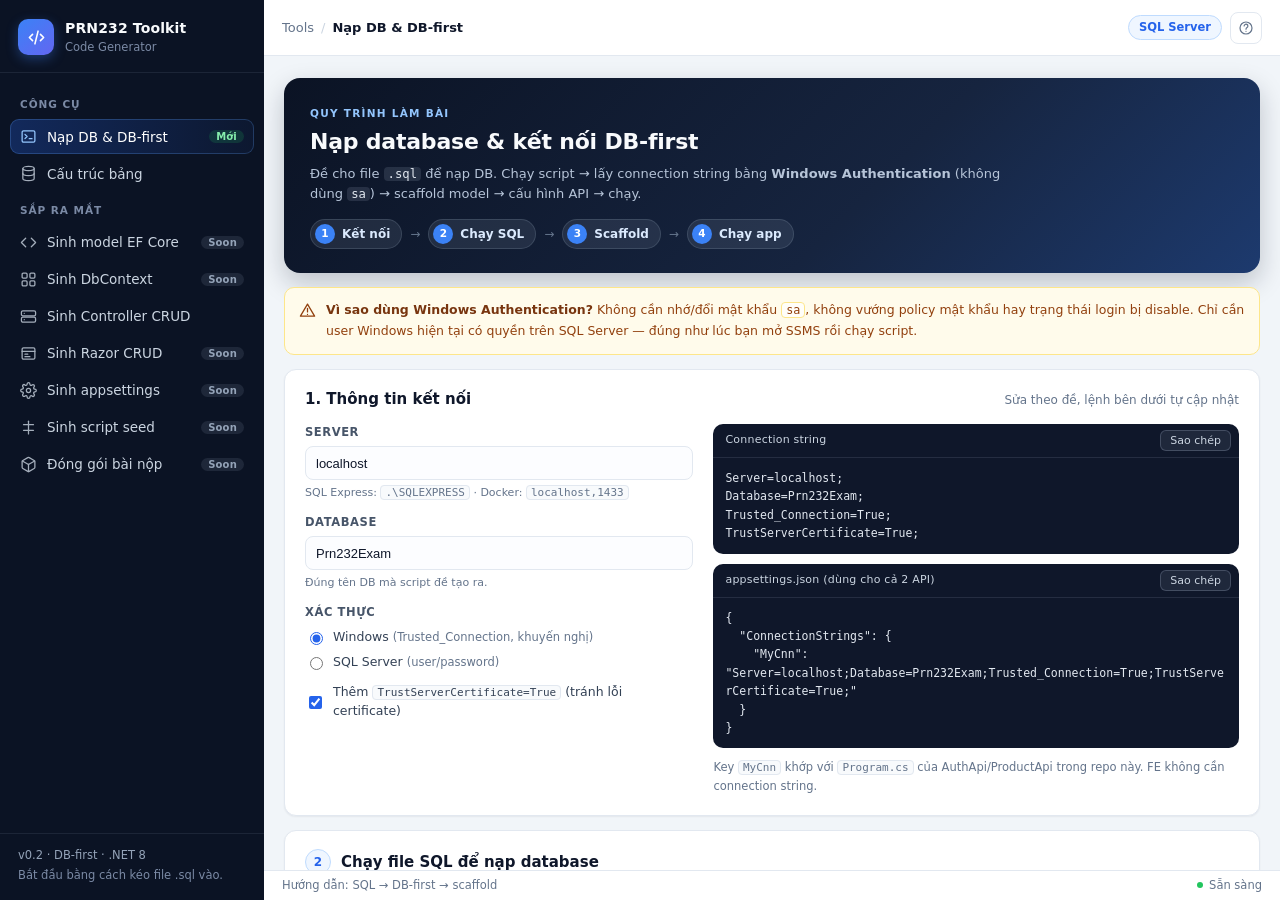
==== tools/index.html @ 5ffe9acf "feat: add source" ====
<!DOCTYPE html>
<html lang="vi">
<head>
<meta charset="utf-8" />
<meta name="viewport" content="width=device-width, initial-scale=1" />
<title>PRN232 · Nạp DB &amp; DB-first</title>
<link rel="stylesheet" href="styles.css" />
</head>
<body>
<div class="app" id="app">

  <!-- ============ SIDEBAR ============ -->
  <aside class="sidebar" id="sidebar">
    <div class="brand">
      <div class="logo">
        <svg viewBox="0 0 24 24" fill="none" stroke="currentColor" stroke-width="2" stroke-linecap="round" stroke-linejoin="round" width="19" height="19">
          <path d="m7 8-4 4 4 4"/><path d="m17 8 4 4-4 4"/><path d="m14 4-4 16"/>
        </svg>
      </div>
      <div>
        <strong>PRN232 Toolkit</strong>
        <span>Code Generator</span>
      </div>
    </div>

    <nav class="nav" id="nav">
      <p class="nav-label">Công cụ</p>

      <button class="nav-item active" data-tool="setup">
        <svg viewBox="0 0 24 24" fill="none" stroke="currentColor" stroke-width="1.8" stroke-linecap="round" stroke-linejoin="round">
          <rect x="3" y="4" width="18" height="16" rx="2"/><path d="m7 9 3 3-3 3"/><path d="M13 15h4"/>
        </svg>
        <span class="label">Nạp DB &amp; DB-first</span>
        <span class="tag">Mới</span>
      </button>

      <button class="nav-item" data-tool="db">
        <svg viewBox="0 0 24 24" fill="none" stroke="currentColor" stroke-width="1.8" stroke-linecap="round" stroke-linejoin="round">
          <ellipse cx="12" cy="5" rx="8" ry="3"/><path d="M4 5v14c0 1.7 3.6 3 8 3s8-1.3 8-3V5"/><path d="M4 12c0 1.7 3.6 3 8 3s8-1.3 8-3"/>
        </svg>
        <span class="label">Cấu trúc bảng</span>
      </button>

      <p class="nav-label">Sắp ra mắt</p>

      <button class="nav-item" data-tool="models">
        <svg viewBox="0 0 24 24" fill="none" stroke="currentColor" stroke-width="1.8" stroke-linecap="round" stroke-linejoin="round">
          <path d="m16 18 6-6-6-6"/><path d="m8 6-6 6 6 6"/>
        </svg>
        <span class="label">Sinh model EF Core</span>
        <span class="tag soon">Soon</span>
      </button>

      <button class="nav-item" data-tool="context">
        <svg viewBox="0 0 24 24" fill="none" stroke="currentColor" stroke-width="1.8" stroke-linecap="round" stroke-linejoin="round">
          <rect x="3" y="3" width="7" height="7" rx="1.5"/><rect x="14" y="3" width="7" height="7" rx="1.5"/><rect x="3" y="14" width="7" height="7" rx="1.5"/><rect x="14" y="14" width="7" height="7" rx="1.5"/>
        </svg>
        <span class="label">Sinh DbContext</span>
        <span class="tag soon">Soon</span>
      </button>

      <button class="nav-item" data-tool="crud">
        <svg viewBox="0 0 24 24" fill="none" stroke="currentColor" stroke-width="1.8" stroke-linecap="round" stroke-linejoin="round">
          <rect x="2" y="4" width="20" height="7" rx="2"/><rect x="2" y="13" width="20" height="7" rx="2"/><path d="M6 7.5h.01M6 16.5h.01"/>
        </svg>
        <span class="label">Sinh Controller CRUD</span>
      </button>

      <button class="nav-item" data-tool="razor">
        <svg viewBox="0 0 24 24" fill="none" stroke="currentColor" stroke-width="1.8" stroke-linecap="round" stroke-linejoin="round">
          <rect x="3" y="4" width="18" height="16" rx="2"/><path d="M3 9h18"/><path d="M7 13h4M7 16.5h7"/>
        </svg>
        <span class="label">Sinh Razor CRUD</span>
        <span class="tag soon">Soon</span>
      </button>

      <button class="nav-item" data-tool="config">
        <svg viewBox="0 0 24 24" fill="none" stroke="currentColor" stroke-width="1.8" stroke-linecap="round" stroke-linejoin="round">
          <circle cx="12" cy="12" r="3"/><path d="M19.4 15a1.7 1.7 0 0 0 .34 1.87l.06.06a2 2 0 1 1-2.83 2.83l-.06-.06a1.7 1.7 0 0 0-1.87-.34 1.7 1.7 0 0 0-1 1.56V21a2 2 0 1 1-4 0v-.11a1.7 1.7 0 0 0-1.06-1.56 1.7 1.7 0 0 0-1.87.34l-.06.06a2 2 0 1 1-2.83-2.83l.06-.06A1.7 1.7 0 0 0 4.6 15a1.7 1.7 0 0 0-1.56-1H3a2 2 0 1 1 0-4h.11A1.7 1.7 0 0 0 4.6 9a1.7 1.7 0 0 0-.34-1.87l-.06-.06a2 2 0 1 1 2.83-2.83l.06.06A1.7 1.7 0 0 0 9 4.6a1.7 1.7 0 0 0 1-1.56V3a2 2 0 1 1 4 0v.11a1.7 1.7 0 0 0 1 1.56 1.7 1.7 0 0 0 1.87-.34l.06-.06a2 2 0 1 1 2.83 2.83l-.06.06A1.7 1.7 0 0 0 19.4 9c.12.6.62 1.04 1.23 1.04H21a2 2 0 1 1 0 4h-.11a1.7 1.7 0 0 0-1.49.96Z"/>
        </svg>
        <span class="label">Sinh appsettings</span>
        <span class="tag soon">Soon</span>
      </button>

      <button class="nav-item" data-tool="seed">
        <svg viewBox="0 0 24 24" fill="none" stroke="currentColor" stroke-width="1.8" stroke-linecap="round" stroke-linejoin="round">
          <path d="M12 3v18"/><path d="M5 8h14"/><path d="M5 16h14"/>
        </svg>
        <span class="label">Sinh script seed</span>
        <span class="tag soon">Soon</span>
      </button>

      <button class="nav-item" data-tool="package">
        <svg viewBox="0 0 24 24" fill="none" stroke="currentColor" stroke-width="1.8" stroke-linecap="round" stroke-linejoin="round">
          <path d="M21 8v8a2 2 0 0 1-1 1.73l-7 4a2 2 0 0 1-2 0l-7-4A2 2 0 0 1 3 16V8a2 2 0 0 1 1-1.73l7-4a2 2 0 0 1 2 0l7 4A2 2 0 0 1 21 8z"/><path d="m3.3 7 8.7 5 8.7-5"/><path d="M12 22V12"/>
        </svg>
        <span class="label">Đóng gói bài nộp</span>
        <span class="tag soon">Soon</span>
      </button>
    </nav>

    <div class="sidebar-foot">
      <div class="ver">v0.2 · DB-first · .NET 8</div>
      <div class="hint">Bắt đầu bằng cách kéo file .sql vào.</div>
    </div>
  </aside>

  <!-- ============ MAIN ============ -->
  <div class="main">
    <header class="topbar">
      <button class="icon-btn nav-toggle" id="navToggle" aria-label="Mở menu">
        <svg viewBox="0 0 24 24" fill="none" stroke="currentColor" stroke-width="2" stroke-linecap="round"><path d="M4 6h16M4 12h16M4 18h16"/></svg>
      </button>
      <div class="crumbs">
        <span>Tools</span><span class="sep">/</span><strong id="crumbTitle">Nạp DB &amp; DB-first</strong>
      </div>
      <div class="top-actions">
        <span class="pill">SQL Server</span>
        <a class="icon-btn" href="../tutorials/index.html" title="Mở tutorial" aria-label="Tutorial">
          <svg viewBox="0 0 24 24" fill="none" stroke="currentColor" stroke-width="1.8" stroke-linecap="round" stroke-linejoin="round">
            <circle cx="12" cy="12" r="9"/><path d="M9.2 9a2.8 2.8 0 1 1 4.3 2.4c-.9.6-1.5 1.2-1.5 2.3"/><path d="M12 17h.01"/>
          </svg>
        </a>
      </div>
    </header>

    <div class="view" id="view-schema" hidden>
    <div class="workspace">
      <!-- Nguồn SQL -->
      <section class="panel input-panel">
        <div class="panel-head">
          <h2>Nguồn SQL</h2>
          <span class="muted" id="fileMeta">Chưa có file</span>
        </div>

        <label class="dropzone" id="dropzone" for="fileInput">
          <span class="dz-icon">
            <svg viewBox="0 0 24 24" fill="none" stroke="currentColor" stroke-width="1.7" stroke-linecap="round" stroke-linejoin="round" width="17" height="17">
              <path d="M21 15v4a2 2 0 0 1-2 2H5a2 2 0 0 1-2-2v-4"/><path d="m7 9 5-5 5 5"/><path d="M12 4v12"/>
            </svg>
          </span>
          <strong>Kéo file .sql vào đây</strong>
          <small>hoặc bấm để chọn file · chỉ đọc, không upload</small>
          <span class="file-name" id="fileName" hidden></span>
          <input type="file" id="fileInput" accept=".sql,.txt" hidden />
        </label>

        <div class="divider"><span>hoặc dán SQL</span></div>

        <textarea id="sqlInput" spellcheck="false" placeholder="CREATE TABLE [dbo].[Product] (&#10;  [Id] INT IDENTITY(1,1) PRIMARY KEY,&#10;  [Name] NVARCHAR(150) NOT NULL&#10;);"></textarea>

        <div class="row">
          <button class="btn primary" id="btnAnalyze">
            <svg viewBox="0 0 24 24" fill="none" stroke="currentColor" stroke-width="1.9" stroke-linecap="round" stroke-linejoin="round">
              <path d="M12 3v3M12 18v3M3 12h3M18 12h3"/><circle cx="12" cy="12" r="4"/>
            </svg>
            Phân tích SQL
          </button>
        </div>
        <div class="row row-tight">
          <button class="btn ghost" id="btnSample">Nạp ví dụ</button>
          <button class="btn ghost" id="btnClear">Xoá</button>
        </div>

        <div class="tips">
          <b>Đọc được:</b> <code>CREATE TABLE</code>, <code>PRIMARY KEY</code>,
          <code>FOREIGN KEY ... REFERENCES</code> (cả <code>ALTER TABLE</code>),
          <code>CHECK</code>, <code>DEFAULT</code>, <code>UNIQUE</code>,
          <code>IDENTITY</code>, <code>NOT NULL</code>, computed column.
        </div>
      </section>

      <!-- Kết quả: field & ràng buộc -->
      <section class="panel result-panel">
        <div class="result-toolbar">
          <div class="title">
            <h2>Field &amp; ràng buộc</h2>
            <span class="muted" id="resultMeta">Chưa có dữ liệu</span>
          </div>
          <div class="tools">
            <label class="search">
              <svg viewBox="0 0 24 24" fill="none" stroke="currentColor" stroke-width="1.9" stroke-linecap="round" stroke-linejoin="round">
                <circle cx="11" cy="11" r="7"/><path d="m20 20-3.5-3.5"/>
              </svg>
              <input id="searchInput" type="search" placeholder="Tìm bảng hoặc field…" autocomplete="off" />
            </label>
            <button class="btn ghost sm" id="btnExpand">Mở rộng</button>
            <button class="btn ghost sm" id="btnCollapse">Thu gọn</button>
          </div>
        </div>

        <div class="result-scroll" id="resultScroll">
          <div class="empty" id="emptyState">
            <div class="art">
              <svg viewBox="0 0 24 24" fill="none" stroke="currentColor" stroke-width="1.5" stroke-linecap="round" stroke-linejoin="round" width="34" height="34">
                <ellipse cx="12" cy="5" rx="7" ry="2.6"/><path d="M5 5v6c0 1.4 3.1 2.6 7 2.6s7-1.2 7-2.6V5"/><path d="M5 11v6c0 1.4 3.1 2.6 7 2.6s7-1.2 7-2.6v-6"/>
              </svg>
            </div>
            <h3>Chưa có dữ liệu</h3>
            <p>Kéo file <b>.sql</b> vào panel bên trái để xem field, kiểu dữ liệu, ràng buộc và khóa ngoại của từng bảng.</p>
          </div>
          <div class="table-list" id="tableList"></div>
          <div class="no-result" id="noResult" hidden></div>
        </div>
      </section>
      </div>
    </div>

    <!-- ============ SINH CONTROLLER CRUD ============ -->
    <div class="view" id="view-crud" hidden>
      <div class="guide-scroll">
        <div class="guide">

          <section class="guide-hero">
            <div class="hero-text">
              <span class="eyebrow">Code generator</span>
              <h1>Sinh Controller CRUD</h1>
              <p>
                Chọn 1 bảng đã import (hoặc dán <code>CREATE TABLE</code>) → tick action cần sinh
                (list / CRUD) → chọn cột search &amp; sort → copy code. Code dùng EF Core async,
                <code>[ApiController]</code>, có sẵn nút copy.
              </p>
            </div>
            <div class="hero-flow">
              <span class="flow-step"><b>1</b> Chọn bảng</span>
              <span class="flow-arrow">→</span>
              <span class="flow-step"><b>2</b> Tuỳ chọn</span>
              <span class="flow-arrow">→</span>
              <span class="flow-step"><b>3</b> Scaffold / copy</span>
            </div>
          </section>

          <div class="crud-grid">
            <section class="card">
              <div class="card-head">
                <h2>1. Chọn bảng</h2>
                <span class="muted" id="genSourceMeta">Chưa có bảng</span>
              </div>

              <label class="field">
                <span>Bảng đã phân tích</span>
                <select class="input" id="genTable"></select>
                <small>Import file SQL ở mục “Cấu trúc bảng” để có danh sách.</small>
              </label>

              <div class="divider"><span>hoặc dán</span></div>

              <label class="field">
                <span>Tên bảng hoặc CREATE TABLE</span>
                <textarea class="input textarea" id="genPaste" spellcheck="false" placeholder="Product&#10;hoặc dán nguyên: CREATE TABLE [dbo].[Product] ( ... )"></textarea>
              </label>
              <button type="button" class="btn" id="btnUsePaste">Dùng nội dung dán</button>

              <p class="out-hint">
                Ở tab “Cấu trúc bảng”, bấm nút <b>Sinh CRUD</b> trên từng bảng để chuyển thẳng sang đây.
              </p>
            </section>

            <section class="card">
              <div class="card-head">
                <h2>2. Tuỳ chọn</h2>
                <span class="muted">Sửa theo project của bạn</span>
              </div>

              <div class="opt-grid">
                <label class="field">
                  <span>Controller</span>
                  <input class="input" id="genController" value="ProductsController" spellcheck="false" />
                </label>
                <label class="field">
                  <span>DbContext</span>
                  <input class="input" id="genContext" value="Prn232Context" spellcheck="false" />
                </label>
                <label class="field">
                  <span>Namespace</span>
                  <input class="input" id="genNamespace" value="Prn232.ProductApi.Controllers" spellcheck="false" />
                </label>
                <label class="field">
                  <span>Namespace của model</span>
                  <input class="input" id="genModelNs" value="Prn232.ProductApi.Models" spellcheck="false" />
                </label>
              </div>

              <label class="check-row mt-10">
                <input type="checkbox" id="genAuthorize" checked />
                <span>Thêm <code>[Authorize]</code> cho toàn controller (ProductApi trong repo yêu cầu JWT)</span>
              </label>

              <div class="opt-section">
                <div class="opt-section-head">
                  <span class="opt-title">Action sinh ra</span>
                  <span class="muted">Bỏ tick action không cần</span>
                </div>
                <div class="action-grid">
                  <label class="check-row"><input type="checkbox" class="gen-act" value="list" checked /><span>List <code>GET /api/…</code></span></label>
                  <label class="check-row"><input type="checkbox" class="gen-act" value="detail" checked /><span>Chi tiết <code>GET {id}</code></span></label>
                  <label class="check-row"><input type="checkbox" class="gen-act" value="create" checked /><span>Tạo <code>POST</code></span></label>
                  <label class="check-row"><input type="checkbox" class="gen-act" value="update" checked /><span>Sửa <code>PUT {id}</code></span></label>
                  <label class="check-row"><input type="checkbox" class="gen-act" value="delete" checked /><span>Xoá <code>DELETE {id}</code></span></label>
                </div>
              </div>

              <div class="opt-section">
                <div class="opt-section-head">
                  <span class="opt-title">Search từ khóa</span>
                  <span class="muted">Cột text — tick cột muốn tìm</span>
                </div>
                <div class="checks" id="genSearchFields"></div>
              </div>

              <div class="opt-section">
                <div class="opt-section-head">
                  <span class="opt-title">Sort</span>
                  <span class="muted">Cột text/số/ngày — tick và chọn chiều</span>
                </div>
                <div class="sort-list" id="genSortFields"></div>
              </div>

              <div class="opt-section">
                <div class="opt-section-head">
                  <span class="opt-title">Phân trang</span>
                  <span class="muted">Chỉ áp dụng cho list</span>
                </div>
                <div class="sort-row">
                  <label class="check-row">
                    <input type="checkbox" id="genPaging" />
                    <span>Bật <code>?page=1&amp;pageSize=…</code></span>
                  </label>
                  <label class="page-size">
                    <span>Số item / trang</span>
                    <input type="number" class="input mini" id="genPageSize" value="10" min="1" max="500" step="1" disabled />
                  </label>
                </div>
              </div>

              <div class="opt-section">
                <div class="opt-section-head">
                  <span class="opt-title">Message trả về</span>
                  <span class="muted">Dùng <code>{model}</code>, <code>{table}</code>, <code>{id}</code></span>
                </div>
                <div class="msg-grid">
                  <label class="field">
                    <span>404 Not found</span>
                    <input class="input" id="msgNotFound" value="Không tìm thấy {model}." spellcheck="false" />
                  </label>
                  <label class="field">
                    <span>400 Khoá URL ≠ body</span>
                    <input class="input" id="msgMismatch" value="Khóa trên URL không khớp với body." spellcheck="false" />
                  </label>
                  <label class="field">
                    <span>401 Thiếu / sai token</span>
                    <input class="input" id="msgUnauthorized" value="Chưa đăng nhập hoặc token không hợp lệ." spellcheck="false" />
                  </label>
                  <label class="field">
                    <span>403 Không đủ quyền</span>
                    <input class="input" id="msgForbidden" value="Bạn không có quyền truy cập." spellcheck="false" />
                  </label>
                </div>
              </div>
            </section>
          </div>

          <section class="card step">
            <div class="step-head">
              <span class="step-no">3</span>
              <h2>Cách 1 · Scaffold bằng <code>dotnet-aspnet-codegenerator</code></h2>
              <span class="pill ml-auto">Khuyến nghị</span>
            </div>
            <p class="step-desc">
              Cách chính thức của .NET: cần cài <b>tool</b> (global) và <b>package</b> (trong project API)
              một lần, sau đó mỗi bảng chỉ cần 1 lệnh là có controller CRUD đầy đủ.
              Model phải được scaffold trước (DB-first).
            </p>

            <div class="code-box">
              <pre id="cmdGenInstall"></pre>
              <button type="button" class="copy-btn" data-copy="cmdGenInstall">Sao chép</button>
            </div>

            <p class="out-hint">Chạy trong thư mục project API (vd: <code>src/Prn232.ProductApi</code>):</p>

            <div class="code-box">
              <pre id="cmdGenScaffold"></pre>
              <button type="button" class="copy-btn" data-copy="cmdGenScaffold">Sao chép</button>
            </div>

            <ul class="bullets">
              <li><code>-name</code> tên controller · <code>-async</code> action async · <code>-api</code> controller API.</li>
              <li><code>-m</code> class model đã scaffold · <code>-dc</code> DbContext · <code>-outDir Controllers</code>.</li>
              <li>Thiếu tool → lỗi <code>dotnet-aspnet-codegenerator: command not found</code>: cài lại và thêm <code>%USERPROFILE%\.dotnet\tools</code> vào PATH.</li>
              <li><code>-dc</code> phải <b>trùng đúng tên class DbContext</b> đã scaffold (vd <code>Prn232Context</code>), nếu không tool báo <i>“No DbContext was found”</i>.</li>
              <li>Chạy lệnh trong project chứa cả model lẫn DbContext; model ở project khác thì <code>-m</code> sẽ không thấy.</li>
              <li>Tool sinh controller <b>chưa có</b> <code>[Authorize]</code> — thêm tay nếu API yêu cầu JWT.</li>
              <li>Máy thi không cài được tool/package (offline) → dùng <b>Cách 2</b> bên dưới.</li>
            </ul>
          </section>

          <section class="card code-card">
            <div class="card-head">
              <h2>4. Cách 2 · Controller tự sinh (không cần cài tool)</h2>
              <div class="head-actions">
                <span class="muted" id="genMeta">Chọn bảng để sinh code</span>
                <button type="button" class="btn ghost sm" id="btnDownloadCs">Tải .cs</button>
              </div>
            </div>

            <div class="code-box big">
              <pre id="genCode"></pre>
              <button type="button" class="copy-btn" data-copy="genCode">Sao chép</button>
            </div>

            <ul class="bullets">
              <li>Cần scaffold model trước (mục “Nạp DB &amp; DB-first”) — controller dùng <code>_context.Set&lt;Model&gt;()</code> nên không phụ thuộc tên DbSet.</li>
              <li>Route: <code>api/[controller]</code> — ví dụ <code>ProductsController</code> → <code>/api/Products</code>.</li>
              <li>Tick ở panel “Tuỳ chọn”: cột <b>text</b> → sinh <code>?keyword=</code>, cột <b>text/số/ngày</b> → sort, bật <b>phân trang</b> → <code>?page=1&amp;pageSize=…</code> và trả <code>{ total, page, pageSize, items }</code>.</li>
              <li>Nhớ đăng ký <code>AddDbContext</code> + JWT trong <code>Program.cs</code>.</li>
            </ul>
          </section>

          <section class="card step">
            <div class="step-head">
              <span class="step-no">5</span>
              <h2>Kết quả mẫu của endpoint</h2>
            </div>
            <p class="step-desc">
              Chọn endpoint để xem HTTP status + body mẫu. Giá trị mẫu sinh theo kiểu cột:
              text → <code>"string"</code>, số → <code>0</code>, bit → <code>false</code>, ngày → chuỗi ISO, guid → guid rỗng.
            </p>

            <div class="sample-bar">
              <select class="input" id="sampleEndpoint"></select>
              <button type="button" class="btn" id="btnSampleResult">Sinh kết quả mẫu</button>
            </div>

            <div class="sample-out" id="sampleOut"></div>
          </section>

          <section class="card step" id="authMsgCard">
            <div class="step-head">
              <span class="step-no">6</span>
              <h2>Message 401 / 403 (<code>Program.cs</code>)</h2>
            </div>
            <p class="step-desc">
              Controller <b>không tự trả</b> 401 có body — middleware JWT trả 401 rỗng.
              Dán đoạn dưới vào <b>trong</b> <code>.AddJwtBearer(options => { ... })</code> của
              <code>Prn232.ProductApi/Program.cs</code>, giữ nguyên <code>TokenValidationParameters</code> phía trên.
            </p>

            <div class="code-box">
              <pre id="authEventsCode"></pre>
              <button type="button" class="copy-btn" data-copy="authEventsCode">Sao chép</button>
            </div>

            <ul class="bullets">
              <li><code>context.HandleResponse()</code> để chặn body mặc định; thiếu dòng này sẽ bị ghi đè.</li>
              <li>Message lấy từ ô <b>401</b> / <b>403</b> ở panel “Tuỳ chọn”.</li>
              <li>403 chỉ xảy ra khi dùng <code>[Authorize(Roles = "...")]</code>; controller mặc định không phân quyền.</li>
              <li>Ô 404 / 400 nằm trong controller nên sửa trực tiếp ở panel là code sinh ra đổi theo.</li>
            </ul>
          </section>

        </div>
      </div>
    </div>

    <!-- ============ HƯỚNG DẪN NẠP DB & DB-FIRST ============ -->
    <div class="view" id="view-setup">
      <div class="guide-scroll">
        <div class="guide">

          <section class="guide-hero">
            <div class="hero-text">
              <span class="eyebrow">Quy trình làm bài</span>
              <h1>Nạp database &amp; kết nối DB-first</h1>
              <p>
                Đề cho file <code>.sql</code> để nạp DB. Chạy script → lấy connection string
                bằng <b>Windows Authentication</b> (không dùng <code>sa</code>) → scaffold model
                → cấu hình API → chạy.
              </p>
            </div>
            <div class="hero-flow">
              <span class="flow-step"><b>1</b> Kết nối</span>
              <span class="flow-arrow">→</span>
              <span class="flow-step"><b>2</b> Chạy SQL</span>
              <span class="flow-arrow">→</span>
              <span class="flow-step"><b>3</b> Scaffold</span>
              <span class="flow-arrow">→</span>
              <span class="flow-step"><b>4</b> Chạy app</span>
            </div>
          </section>

          <div class="note-banner">
            <svg viewBox="0 0 24 24" fill="none" stroke="currentColor" stroke-width="1.8" stroke-linecap="round" stroke-linejoin="round">
              <path d="M12 3 2 20h20L12 3Z"/><path d="M12 9v5"/><path d="M12 17.5h.01"/>
            </svg>
            <p>
              <b>Vì sao dùng Windows Authentication?</b> Không cần nhớ/đổi mật khẩu <code>sa</code>,
              không vướng policy mật khẩu hay trạng thái login bị disable. Chỉ cần user Windows
              hiện tại có quyền trên SQL Server — đúng như lúc bạn mở SSMS rồi chạy script.
            </p>
          </div>

          <!-- Thông tin kết nối + output -->
          <section class="card conn-card">
            <div class="card-head">
              <h2>1. Thông tin kết nối</h2>
              <span class="muted">Sửa theo đề, lệnh bên dưới tự cập nhật</span>
            </div>

            <div class="conn-grid">
              <div class="form-col">
                <label class="field">
                  <span>Server</span>
                  <input class="input" id="connServer" type="text" value="localhost" spellcheck="false" />
                  <small>SQL Express: <code>.\SQLEXPRESS</code> · Docker: <code>localhost,1433</code></small>
                </label>

                <label class="field">
                  <span>Database</span>
                  <input class="input" id="connDb" type="text" value="Prn232Exam" spellcheck="false" />
                  <small>Đúng tên DB mà script đề tạo ra.</small>
                </label>

                <div class="field">
                  <span>Xác thực</span>
                  <div class="radio-row">
                    <label class="radio">
                      <input type="radio" name="auth" value="windows" checked />
                      <span>Windows <small>(Trusted_Connection, khuyến nghị)</small></span>
                    </label>
                    <label class="radio">
                      <input type="radio" name="auth" value="sql" />
                      <span>SQL Server <small>(user/password)</small></span>
                    </label>
                  </div>
                </div>

                <div class="sql-auth" id="sqlAuthFields" hidden>
                  <label class="field">
                    <span>User</span>
                    <input class="input" id="connUser" type="text" value="sa" spellcheck="false" />
                  </label>
                  <label class="field">
                    <span>Password</span>
                    <input class="input" id="connPass" type="text" value="" spellcheck="false" />
                  </label>
                </div>

                <label class="check-row">
                  <input type="checkbox" id="trustCert" checked />
                  <span>Thêm <code>TrustServerCertificate=True</code> (tránh lỗi certificate)</span>
                </label>
              </div>

              <div class="out-col">
                <div class="out-block">
                  <div class="out-head">
                    <span>Connection string</span>
                    <button type="button" class="copy-btn" data-copy="outConn">Sao chép</button>
                  </div>
                  <pre id="outConn"></pre>
                </div>

                <div class="out-block">
                  <div class="out-head">
                    <span>appsettings.json (dùng cho cả 2 API)</span>
                    <button type="button" class="copy-btn" data-copy="outJson">Sao chép</button>
                  </div>
                  <pre id="outJson"></pre>
                </div>

                <p class="out-hint">
                  Key <code>MyCnn</code> khớp với <code>Program.cs</code> của AuthApi/ProductApi trong repo này.
                  FE không cần connection string.
                </p>
              </div>
            </div>
          </section>

          <!-- Bước 2: chạy SQL -->
          <section class="card step">
            <div class="step-head">
              <span class="step-no">2</span>
              <h2>Chạy file SQL để nạp database</h2>
            </div>
            <p class="step-desc">
              Mở file script đề cho, chạy bằng <code>sqlcmd</code> (hoặc SSMS → mở file → Execute).
              Script thường đã có <code>CREATE DATABASE</code> + <code>USE</code>, nên chỉ cần chạy 1 lần.
            </p>
            <div class="code-box">
              <pre id="cmdRunSql"></pre>
              <button type="button" class="copy-btn" data-copy="cmdRunSql">Sao chép</button>
            </div>
            <ul class="bullets">
              <li><b>Windows auth:</b> cờ <code>-E</code> — dùng user Windows hiện tại, không cần <code>-U/-P</code>.</li>
              <li><b>SSMS:</b> chọn Authentication = <i>Windows Authentication</i>, mở <code>.sql</code> rồi Execute (F5).</li>
              <li>Script không tạo DB thì tạo trước: <code>sqlcmd -S localhost -E -Q "CREATE DATABASE [&lt;DbName&gt;]"</code>.</li>
              <li>Nếu đề yêu cầu đúng tên DB khác, sửa ô Database phía trên rồi chạy lại script (nếu cần).</li>
            </ul>
            <div class="code-box">
              <pre id="cmdCheck"></pre>
              <button type="button" class="copy-btn" data-copy="cmdCheck">Sao chép</button>
            </div>
            <div class="step-actions">
              <button type="button" class="btn ghost sm" id="btnGoSchema">Xem field &amp; ràng buộc của DB →</button>
            </div>
          </section>

          <!-- Bước 3: scaffold -->
          <section class="card step">
            <div class="step-head">
              <span class="step-no">3</span>
              <h2>Scaffold model (DB-first)</h2>
            </div>
            <p class="step-desc">
              Cài tool + package một lần, sau đó scaffold từ database vừa nạp.
              <b>Bắt buộc</b> có <code>--no-onconfiguring</code> để connection string nằm trong
              <code>appsettings.json</code> chứ không hard-code trong DbContext.
            </p>

            <div class="code-box">
              <pre id="cmdInstall"></pre>
              <button type="button" class="copy-btn" data-copy="cmdInstall">Sao chép</button>
            </div>

            <div class="code-box">
              <pre id="cmdScaffold"></pre>
              <button type="button" class="copy-btn" data-copy="cmdScaffold">Sao chép</button>
            </div>

            <ul class="bullets">
              <li>Chạy trong thư mục project cần có model (ví dụ <code>src/Prn232.ProductApi</code>).</li>
              <li><code>-o Models</code>: thư mục output · <code>-f</code>: ghi đè khi scaffold lại sau khi đổi đề.</li>
              <li>Chỉ scaffold vài bảng: thêm <code>-t Product -t Account</code>.</li>
              <li>Đổi tên DbContext: thêm <code>-c Prn232Context</code>.</li>
              <li>Sau khi scaffold: xoá <code>OnConfiguring</code> nếu có, đăng ký <code>AddDbContext</code> trong <code>Program.cs</code>.</li>
            </ul>
          </section>

          <!-- Bước 4: cấu hình -->
          <section class="card step">
            <div class="step-head">
              <span class="step-no">4</span>
              <h2>Cấu hình &amp; chạy</h2>
            </div>
            <p class="step-desc">
              Dán connection string vào <b>cả hai</b> <code>appsettings.json</code> của
              <code>Prn232.AuthApi</code> và <code>Prn232.ProductApi</code> (cùng key <code>MyCnn</code>).
              JWT <code>Key/Issuer/Audience</code> phải giống hệt nhau ở 2 API.
            </p>
            <div class="code-box">
              <pre id="cmdBuild"></pre>
              <button type="button" class="copy-btn" data-copy="cmdBuild">Sao chép</button>
            </div>
            <ul class="bullets">
              <li>Chạy lần lượt AuthApi (:5001) → ProductApi (:5002) → FE (:5000).</li>
              <li>Đăng nhập bằng account seed trong script (ví dụ <code>admin/123456</code>).</li>
              <li>Sửa DB xong thì scaffold lại — không dùng migration (đề thi DB-first).</li>
            </ul>
          </section>

          <!-- Lỗi thường gặp -->
          <section class="card step">
            <div class="step-head">
              <span class="step-no">?</span>
              <h2>Lỗi thường gặp</h2>
            </div>
            <div class="err-wrap">
              <table class="err-table">
                <thead>
                  <tr><th>Lỗi</th><th>Nguyên nhân</th><th>Cách xử lý</th></tr>
                </thead>
                <tbody>
                  <tr>
                    <td><code>A network-related or instance-specific error</code></td>
                    <td>Sai tên server / SQL Server chưa chạy</td>
                    <td>Kiểm tra service; SQL Express dùng <code>.\SQLEXPRESS</code>, Docker dùng <code>localhost,1433</code>.</td>
                  </tr>
                  <tr>
                    <td><code>Login failed for user ...</code> (Windows)</td>
                    <td>User Windows chưa có login/quyền trên DB</td>
                    <td>SSMS → Security → Logins → thêm user; hoặc chuyển sang SQL auth.</td>
                  </tr>
                  <tr>
                    <td><code>The certificate chain was issued by an authority that is not trusted</code></td>
                    <td>SQL Server dùng certificate self-signed</td>
                    <td>Bật <code>TrustServerCertificate=True</code> (đã bật mặc định ở trên).</td>
                  </tr>
                  <tr>
                    <td><code>Cannot open database "X" requested by the login</code></td>
                    <td>Chưa chạy script hoặc sai tên DB</td>
                    <td>Chạy lại script; kiểm tra <code>SELECT name FROM sys.databases</code>.</td>
                  </tr>
                  <tr>
                    <td><code>dotnet ef: command not found</code></td>
                    <td>Chưa cài hoặc chưa có trong PATH</td>
                    <td><code>dotnet tool install --global dotnet-ef</code>; thêm <code>%USERPROFILE%\.dotnet\tools</code> (Windows) hoặc <code>~/.dotnet/tools</code> vào PATH.</td>
                  </tr>
                  <tr>
                    <td><code>Unable to connect... Windows auth</code> khi DB chạy Docker/Linux</td>
                    <td>SQL Server trên Linux không hỗ trợ Windows Authentication</td>
                    <td>Chọn xác thực <b>SQL Server</b> ở trên và dùng user/password thật của container.</td>
                  </tr>
                </tbody>
              </table>
            </div>
          </section>

          <!-- Checklist -->
          <section class="card step">
            <div class="step-head">
              <span class="step-no">✓</span>
              <h2>Checklist trước khi nộp</h2>
            </div>
            <ul class="checklist">
              <li>Script đề đã chạy, DB có đúng bảng + seed data.</li>
              <li>Scaffold lại sau lần sửa DB cuối cùng, model khớp field thật.</li>
              <li>Connection string giống nhau ở 2 API, JWT key giống nhau.</li>
              <li>Không commit mật khẩu thật; connection string chỉ để trong appsettings của bài nộp.</li>
              <li>Chạy thử login → list → create → edit → delete.</li>
            </ul>
          </section>

        </div>
      </div>
    </div>

    <footer class="statusbar">
      <span id="stats">0 bảng · 0 field · 0 FK · 0 CHECK</span>
      <span id="status"><span class="dot"></span>Sẵn sàng</span>
    </footer>
  </div>
</div>

<div class="toast-layer" id="toasts"></div>

<script src="app.js"></script>
</body>
</html>
---- tools/styles.css ----
:root {
  --bg: #f1f5f9;
  --panel: #ffffff;
  --text: #0f172a;
  --muted: #64748b;
  --line: #e2e8f0;
  --line-soft: #eef2f7;
  --accent: #2563eb;
  --accent-soft: #eff6ff;
  --accent-line: #bfdbfe;
  --sidebar: #0b1324;
  --sidebar-text: #cbd5e1;
  --sidebar-muted: #7b8aa5;
  --radius: 12px;
  --shadow-sm: 0 1px 2px rgba(15, 23, 42, .06);
}
* { box-sizing: border-box; }
html, body { height: 100%; }
body {
  margin: 0;
  background: var(--bg);
  color: var(--text);
  font-family: system-ui, -apple-system, "Segoe UI", Roboto, Arial, sans-serif;
  font-size: 14px;
  line-height: 1.5;
  -webkit-font-smoothing: antialiased;
}
button { font-family: inherit; font-size: inherit; color: inherit; }
h1, h2, h3, p { margin: 0; }
code {
  font-family: ui-monospace, SFMono-Regular, Menlo, Consolas, monospace;
  font-size: .94em;
}

/* ---------- Khung app ---------- */
.app {
  display: grid;
  grid-template-columns: 264px 1fr;
  height: 100vh;
  overflow: hidden;
}

/* ---------- Sidebar ---------- */
.sidebar {
  background: var(--sidebar);
  color: var(--sidebar-text);
  display: flex;
  flex-direction: column;
  min-height: 0;
  z-index: 30;
}
.brand {
  display: flex;
  align-items: center;
  gap: 11px;
  padding: 18px 18px 16px;
  border-bottom: 1px solid rgba(148, 163, 184, .12);
}
.logo {
  width: 36px; height: 36px;
  border-radius: 10px;
  background: linear-gradient(140deg, #3b82f6, #6366f1);
  display: grid; place-items: center;
  color: #fff;
  box-shadow: 0 4px 12px rgba(59, 130, 246, .35);
  flex: none;
}
.brand strong { display: block; font-size: 14px; color: #f8fafc; letter-spacing: .01em; }
.brand span { display: block; font-size: 11.5px; color: var(--sidebar-muted); }

.nav { flex: 1; overflow-y: auto; padding: 14px 10px 8px; }
.nav-label {
  font-size: 10.5px;
  text-transform: uppercase;
  letter-spacing: .09em;
  color: var(--sidebar-muted);
  padding: 10px 10px 6px;
  font-weight: 600;
}
.nav-item {
  width: 100%;
  display: flex;
  align-items: center;
  gap: 10px;
  padding: 9px 10px;
  margin-bottom: 2px;
  border: 0;
  border-radius: 9px;
  background: transparent;
  color: var(--sidebar-text);
  cursor: pointer;
  text-align: left;
  transition: background .14s, color .14s;
}
.nav-item svg { width: 17px; height: 17px; flex: none; opacity: .8; }
.nav-item span.label { flex: 1; font-size: 13.5px; }
.nav-item:hover { background: rgba(148, 163, 184, .1); color: #f1f5f9; }
.nav-item.active {
  background: linear-gradient(90deg, rgba(37, 99, 235, .28), rgba(37, 99, 235, .06));
  color: #fff;
  box-shadow: inset 0 0 0 1px rgba(96, 165, 250, .25);
}
.nav-item.active svg { opacity: 1; color: #93c5fd; }
.tag {
  font-size: 10px;
  padding: 1px 7px;
  border-radius: 999px;
  background: rgba(34, 197, 94, .16);
  color: #86efac;
  font-weight: 600;
  letter-spacing: .02em;
  white-space: nowrap;
}
.tag.soon { background: rgba(148, 163, 184, .14); color: #94a3b8; }
.sidebar-foot {
  border-top: 1px solid rgba(148, 163, 184, .12);
  padding: 13px 18px 16px;
  font-size: 11.5px;
  color: var(--sidebar-muted);
}
.sidebar-foot .ver { color: #94a3b8; }
.sidebar-foot .hint { margin-top: 3px; }

/* ---------- Cột chính ---------- */
.main { display: flex; flex-direction: column; min-width: 0; min-height: 0; }
.topbar {
  height: 56px;
  flex: none;
  display: flex;
  align-items: center;
  gap: 12px;
  padding: 0 18px;
  background: var(--panel);
  border-bottom: 1px solid var(--line);
}
.crumbs { display: flex; align-items: center; gap: 7px; font-size: 13px; color: var(--muted); }
.crumbs .sep { color: #cbd5e1; }
.crumbs strong { color: var(--text); font-weight: 600; }
.top-actions { margin-left: auto; display: flex; align-items: center; gap: 8px; }
.pill {
  font-size: 11.5px;
  font-weight: 600;
  padding: 3px 10px;
  border-radius: 999px;
  background: var(--accent-soft);
  color: var(--accent);
  border: 1px solid var(--accent-line);
}
.icon-btn {
  width: 32px; height: 32px;
  display: inline-grid; place-items: center;
  border: 1px solid var(--line);
  background: #fff;
  border-radius: 8px;
  cursor: pointer;
  color: var(--muted);
  transition: background .12s, color .12s, border-color .12s;
}
.icon-btn:hover { background: #f8fafc; color: var(--text); border-color: #cbd5e1; }
.icon-btn svg { width: 16px; height: 16px; }
.nav-toggle { display: none; }
a.icon-btn { text-decoration: none; }

/* ---------- Views ---------- */
.view {
  flex: 1;
  min-height: 0;
  display: flex;
  flex-direction: column;
}
.view[hidden] { display: none; }

/* ---------- Workspace ---------- */
.workspace {
  flex: 1;
  min-height: 0;
  display: grid;
  grid-template-columns: 372px 1fr;
  gap: 14px;
  padding: 14px;
}
.panel {
  background: var(--panel);
  border: 1px solid var(--line);
  border-radius: var(--radius);
  box-shadow: var(--shadow-sm);
  min-height: 0;
  display: flex;
  flex-direction: column;
}
.panel-head {
  display: flex;
  align-items: baseline;
  justify-content: space-between;
  gap: 10px;
  padding: 14px 16px 10px;
  flex: none;
}
.panel-head h2 { font-size: 13.5px; font-weight: 650; letter-spacing: .01em; }
.muted { color: var(--muted); font-size: 12px; }

/* ---------- Panel nhập liệu ---------- */
.input-panel { padding-bottom: 14px; overflow-y: auto; }
.dropzone {
  margin: 0 16px;
  flex: none;
  display: flex;
  flex-direction: column;
  align-items: center;
  justify-content: center;
  gap: 5px;
  padding: 20px 14px;
  border: 1.5px dashed #cbd5e1;
  border-radius: 10px;
  background: #fbfdff;
  cursor: pointer;
  text-align: center;
  transition: border-color .15s, background .15s;
}
.dropzone:hover { border-color: #94a3b8; background: #f8fafc; }
.dropzone.drag {
  border-color: var(--accent);
  background: var(--accent-soft);
  box-shadow: inset 0 0 0 1px rgba(37, 99, 235, .18);
}
.dropzone .dz-icon {
  width: 34px; height: 34px;
  border-radius: 9px;
  display: grid; place-items: center;
  background: #fff;
  border: 1px solid var(--line);
  color: #94a3b8;
  margin-bottom: 2px;
}
.dropzone.drag .dz-icon { color: var(--accent); border-color: var(--accent-line); }
.dropzone strong { font-size: 13px; font-weight: 600; }
.dropzone small { font-size: 11.5px; color: var(--muted); }
.dropzone .file-name {
  margin-top: 6px;
  font-size: 11.5px;
  font-family: ui-monospace, SFMono-Regular, Menlo, Consolas, monospace;
  color: var(--accent);
  background: #fff;
  border: 1px solid var(--accent-line);
  border-radius: 6px;
  padding: 2px 8px;
  max-width: 100%;
  overflow: hidden;
  text-overflow: ellipsis;
  white-space: nowrap;
}
.divider {
  display: flex; align-items: center; gap: 10px;
  margin: 14px 16px 10px;
  color: #94a3b8;
  font-size: 11px;
  text-transform: uppercase;
  letter-spacing: .07em;
  flex: none;
}
.divider::before, .divider::after {
  content: ""; flex: 1; height: 1px; background: var(--line-soft);
}
#sqlInput {
  margin: 0 16px;
  width: calc(100% - 32px);
  height: 210px;
  min-height: 120px;
  flex: none;
  resize: vertical;
  padding: 11px 12px;
  border: 1px solid var(--line);
  border-radius: 10px;
  background: #fcfdff;
  color: #1e293b;
  font-family: ui-monospace, SFMono-Regular, Menlo, Consolas, monospace;
  font-size: 12px;
  line-height: 1.65;
  outline: none;
  transition: border-color .15s, box-shadow .15s;
}
#sqlInput::placeholder { color: #a9b7c9; }
#sqlInput:focus {
  border-color: var(--accent);
  box-shadow: 0 0 0 3px rgba(37, 99, 235, .12);
  background: #fff;
}
.row { display: flex; gap: 8px; margin: 12px 16px 0; flex: none; }
.row.row-tight { margin-top: 8px; }
.btn {
  display: inline-flex;
  align-items: center;
  justify-content: center;
  gap: 7px;
  padding: 9px 14px;
  border-radius: 9px;
  border: 1px solid var(--line);
  background: #fff;
  font-size: 13px;
  font-weight: 550;
  cursor: pointer;
  transition: background .12s, border-color .12s, box-shadow .12s, transform .06s;
}
.btn svg { width: 15px; height: 15px; }
.btn:active { transform: translateY(1px); }
.btn.primary {
  flex: 1;
  background: var(--accent);
  border-color: var(--accent);
  color: #fff;
  box-shadow: 0 2px 8px rgba(37, 99, 235, .28);
}
.btn.primary:hover { background: #1d4ed8; }
.btn.ghost { flex: 1; color: var(--muted); }
.btn.ghost:hover { background: #f8fafc; color: var(--text); }
.btn.sm { flex: none; padding: 6px 10px; font-size: 12px; border-radius: 7px; }
.tips {
  margin: 14px 16px 0;
  flex: none;
  padding: 10px 12px;
  background: #f8fafc;
  border: 1px solid var(--line-soft);
  border-radius: 9px;
  font-size: 11.5px;
  line-height: 1.7;
  color: var(--muted);
}
.tips b { color: #475569; font-weight: 600; }
.tips code {
  font-size: 10.5px;
  background: #fff;
  border: 1px solid var(--line);
  border-radius: 4px;
  padding: 0 4px;
}

/* ---------- Panel kết quả ---------- */
.result-panel { overflow: hidden; }
.result-toolbar {
  display: flex;
  align-items: center;
  gap: 10px;
  padding: 10px 14px;
  border-bottom: 1px solid var(--line);
  flex: none;
  flex-wrap: wrap;
}
.result-toolbar .title { display: flex; align-items: baseline; gap: 9px; margin-right: auto; }
.result-toolbar h2 { font-size: 13.5px; font-weight: 650; }
.result-toolbar .tools { display: flex; align-items: center; gap: 6px; flex-wrap: wrap; }

.search {
  display: inline-flex;
  align-items: center;
  gap: 6px;
  height: 30px;
  padding: 0 9px;
  border: 1px solid var(--line);
  border-radius: 8px;
  background: #fff;
  color: #94a3b8;
  transition: border-color .12s, box-shadow .12s;
}
.search:focus-within {
  border-color: var(--accent);
  box-shadow: 0 0 0 3px rgba(37, 99, 235, .1);
}
.search svg { width: 14px; height: 14px; flex: none; }
.search input {
  border: 0;
  outline: none;
  background: transparent;
  width: 180px;
  font-size: 12.5px;
  color: var(--text);
}
.search input::placeholder { color: #a3b0c2; }

.result-scroll {
  flex: 1;
  min-height: 0;
  overflow-y: auto;
  padding: 14px 16px 18px;
  background: #fcfdff;
}
.table-list { display: flex; flex-direction: column; gap: 12px; }

/* ---------- Card từng bảng ---------- */
.tbl {
  background: #fff;
  border: 1px solid var(--line);
  border-radius: 11px;
  overflow: hidden;
  scroll-margin: 18px;
  transition: border-color .15s, box-shadow .15s;
}
.tbl[hidden] { display: none; }
.tbl.is-match { border-color: #bfdbfe; box-shadow: 0 0 0 3px rgba(37, 99, 235, .07); }
.tbl.flash { animation: flash 1.4s ease; }
@keyframes flash {
  0%, 100% { box-shadow: 0 0 0 0 rgba(37, 99, 235, 0); }
  25%, 65% { box-shadow: 0 0 0 4px rgba(37, 99, 235, .22); border-color: var(--accent); }
}

.tbl-head {
  display: flex;
  align-items: center;
  gap: 9px;
  padding: 10px 13px;
  cursor: pointer;
  list-style: none;
  user-select: none;
}
.tbl-head::-webkit-details-marker { display: none; }
.tbl-head:hover { background: #fafcff; }
.tbl[open] > .tbl-head { border-bottom: 1px solid var(--line-soft); }
.tbl-index {
  width: 20px; height: 20px;
  flex: none;
  display: grid; place-items: center;
  border-radius: 6px;
  background: #f1f5f9;
  color: #94a3b8;
  font-size: 10.5px;
  font-weight: 700;
  font-variant-numeric: tabular-nums;
}
.tbl-name {
  font-size: 14px;
  font-weight: 650;
  letter-spacing: .01em;
  white-space: nowrap;
  overflow: hidden;
  text-overflow: ellipsis;
}
.tbl-badges { margin-left: auto; display: flex; align-items: center; gap: 5px; flex-wrap: wrap; justify-content: flex-end; }
.badge {
  font-size: 10.5px;
  font-weight: 600;
  padding: 1px 7px;
  border-radius: 999px;
  background: #f1f5f9;
  color: #64748b;
  white-space: nowrap;
}
.badge-fk { background: var(--accent-soft); color: #1d4ed8; }
.badge-ck { background: #fff7ed; color: #c2410c; }
.tbl-action {
  flex: none;
  display: inline-flex;
  align-items: center;
  gap: 4px;
  font-size: 10.5px;
  font-weight: 650;
  padding: 2px 8px;
  border-radius: 6px;
  border: 1px solid var(--accent-line);
  background: var(--accent-soft);
  color: #1d4ed8;
  cursor: pointer;
  transition: background .12s, border-color .12s;
}
.tbl-action:hover { background: #dbeafe; border-color: #93c5fd; }
.chev {
  width: 16px; height: 16px;
  flex: none;
  color: #94a3b8;
  transition: transform .15s;
}
.tbl[open] .chev { transform: rotate(180deg); }

.tbl-body { padding-bottom: 2px; }
.fields-wrap { overflow-x: auto; }
.fields {
  width: 100%;
  min-width: 560px;
  table-layout: fixed;
  border-collapse: collapse;
  font-size: 12.5px;
}
.fields th:nth-child(1) { width: 25%; }
.fields th:nth-child(2) { width: 20%; }
.fields th:nth-child(3) { width: 12%; }
.fields th:nth-child(4) { width: 26%; }
.fields th:nth-child(5) { width: 17%; }
.fields th {
  text-align: left;
  padding: 7px 12px;
  font-size: 10px;
  text-transform: uppercase;
  letter-spacing: .06em;
  font-weight: 650;
  color: #94a3b8;
  background: #fbfcfe;
  border-bottom: 1px solid var(--line-soft);
  white-space: nowrap;
}
.fields td {
  padding: 7px 12px;
  border-bottom: 1px solid var(--line-soft);
  vertical-align: middle;
}
.fields tbody tr:last-child td { border-bottom: 0; }
.fields tbody tr:hover { background: #fbfdff; }
.col-name { white-space: nowrap; }
.col-name code { font-weight: 600; color: #0f172a; }
.col-type code { color: #475569; overflow-wrap: anywhere; }
.col-null { white-space: nowrap; }
.not-null { color: #b45309; font-size: 11px; font-weight: 600; }
.col-cons { line-height: 2; }
.col-fk { overflow-wrap: anywhere; }

/* key / chip */
.key {
  display: inline-block;
  font-family: ui-monospace, SFMono-Regular, Menlo, Consolas, monospace;
  font-size: 9px;
  font-weight: 700;
  line-height: 14px;
  padding: 0 4px;
  border-radius: 4px;
  margin-right: 5px;
  vertical-align: 1px;
}
.key-pk { background: #fef3c7; color: #b45309; }
.key-fk { background: #e0edff; color: #1d4ed8; }
.chip {
  display: inline-block;
  font-family: ui-monospace, SFMono-Regular, Menlo, Consolas, monospace;
  font-size: 10.5px;
  line-height: 16px;
  padding: 0 6px;
  margin: 1px 4px 1px 0;
  border-radius: 5px;
  background: #f8fafc;
  border: 1px solid var(--line);
  color: #475569;
  white-space: normal;
  overflow-wrap: anywhere;
}
.chip-id { background: #f5f3ff; border-color: #ddd6fe; color: #6d28d9; }
.chip-uniq { background: #ecfdf5; border-color: #a7f3d0; color: #047857; }
.chip-def { background: #fffbeb; border-color: #fde68a; color: #b45309; }
.chip-comp { background: #f1f5f9; border-color: #cbd5e1; color: #475569; }

.fk-link {
  display: inline-flex;
  align-items: center;
  gap: 4px;
  font-family: ui-monospace, SFMono-Regular, Menlo, Consolas, monospace;
  font-size: 11px;
  padding: 1px 7px;
  border-radius: 6px;
  border: 1px solid #dbeafe;
  background: #f5f9ff;
  color: #1d4ed8;
  cursor: pointer;
  transition: background .12s, border-color .12s;
}
.fk-link:hover { background: #e8f1ff; border-color: #bfdbfe; }
.fk-static { font-family: ui-monospace, SFMono-Regular, Menlo, Consolas, monospace; font-size: 11px; color: #64748b; }

/* ghi chú dưới bảng */
.tbl-note {
  display: flex;
  align-items: flex-start;
  gap: 8px;
  flex-wrap: wrap;
  padding: 8px 13px;
  border-top: 1px solid var(--line-soft);
  background: #fcfdff;
}
.tbl-note:last-child { border-radius: 0 0 11px 11px; }
.note-label {
  flex: none;
  font-size: 10px;
  font-weight: 700;
  text-transform: uppercase;
  letter-spacing: .06em;
  color: #94a3b8;
  padding-top: 3px;
  min-width: 104px;
}
.note-items { display: flex; flex-wrap: wrap; gap: 4px; align-items: center; }
.check {
  display: inline-block;
  font-size: 11px;
  padding: 1px 7px;
  border-radius: 5px;
  background: #fff;
  border: 1px solid #fed7aa;
  color: #9a3412;
  word-break: break-word;
}

.check-uq { border-color: #a7f3d0; color: #047857; }

/* ---------- Empty / no result ---------- */
.empty {
  display: grid;
  place-content: center;
  justify-items: center;
  gap: 8px;
  min-height: 340px;
  height: 100%;
  padding: 30px;
  text-align: center;
  color: var(--muted);
}
.empty[hidden] { display: none; }
.empty .art {
  width: 72px; height: 72px;
  border-radius: 18px;
  display: grid; place-items: center;
  background: #fff;
  border: 1px solid var(--line);
  color: #cbd5e1;
  box-shadow: var(--shadow-sm);
  margin-bottom: 4px;
}
.empty h3 { font-size: 14px; color: #475569; font-weight: 600; }
.empty p { font-size: 12px; max-width: 280px; }
.no-result {
  padding: 42px 20px;
  text-align: center;
  color: var(--muted);
  font-size: 13px;
}
.no-result[hidden] { display: none; }

/* ---------- Sinh Controller CRUD ---------- */
.crud-grid {
  display: grid;
  grid-template-columns: minmax(280px, .9fr) minmax(320px, 1.1fr);
  gap: 14px;
}
.opt-grid { display: grid; grid-template-columns: 1fr 1fr; gap: 12px; }
.textarea {
  height: 96px;
  min-height: 70px;
  resize: vertical;
  padding: 8px 10px;
  font-family: ui-monospace, SFMono-Regular, Menlo, Consolas, monospace;
  font-size: 12px;
  line-height: 1.6;
}
select.input {
  appearance: none;
  background-image: linear-gradient(45deg, transparent 50%, #94a3b8 50%), linear-gradient(135deg, #94a3b8 50%, transparent 50%);
  background-position: calc(100% - 16px) 15px, calc(100% - 11px) 15px;
  background-size: 5px 5px, 5px 5px;
  background-repeat: no-repeat;
  padding-right: 30px;
}
.head-actions { display: flex; align-items: center; gap: 8px; flex-wrap: wrap; }
.code-box.big pre {
  max-height: 560px;
  overflow: auto;
  font-size: 12px;
  line-height: 1.65;
}
.mt-10 { margin-top: 10px; }
.ml-auto { margin-left: auto; }

.opt-section { margin-top: 14px; padding-top: 13px; border-top: 1px dashed var(--line); }
.opt-section-head { display: flex; align-items: baseline; justify-content: space-between; gap: 8px; flex-wrap: wrap; margin-bottom: 8px; }
.opt-title { font-size: 11.5px; font-weight: 700; color: #334155; text-transform: uppercase; letter-spacing: .05em; }
.action-grid { display: grid; grid-template-columns: 1fr 1fr; gap: 7px 12px; }
.action-grid .check-row { font-size: 12.5px; }
.action-grid code { font-size: 10.5px; color: #64748b; background: #f8fafc; border: 1px solid var(--line); border-radius: 4px; padding: 0 3px; }
.checks { display: grid; grid-template-columns: 1fr 1fr; gap: 6px 12px; }
.checks .check-row { font-size: 12.5px; }
.checks code, .sort-list code { font-size: 11px; background: #f8fafc; border: 1px solid var(--line); border-radius: 4px; padding: 0 4px; }
.checks .muted, .sort-list .muted { grid-column: 1 / -1; font-size: 11.5px; }
.sort-list { display: flex; flex-direction: column; gap: 7px; }
.sort-row { display: flex; align-items: center; justify-content: space-between; gap: 10px; }
.sort-row .check-row { flex: 1; min-width: 0; }
.input.mini { height: 27px; width: 104px; flex: none; font-size: 11.5px; padding: 0 26px 0 8px; background-position: calc(100% - 14px) 11px, calc(100% - 9px) 11px; }
.check-row input:disabled + span, .checks input:disabled + span { opacity: .5; }
.input:disabled { opacity: .55; cursor: not-allowed; }
.page-size { display: flex; align-items: center; gap: 7px; font-size: 11.5px; color: #475569; flex: none; }
.page-size .input.mini { width: 64px; }
.msg-grid { display: grid; grid-template-columns: 1fr 1fr; gap: 10px; }
.msg-grid .field > span { text-transform: none; letter-spacing: 0; font-size: 11px; color: #64748b; }

/* ---------- Kết quả mẫu endpoint ---------- */
.sample-bar { display: flex; gap: 8px; align-items: center; margin-top: 12px; flex-wrap: wrap; }
.sample-bar .input { flex: 1; min-width: 220px; }
.sample-out { margin-top: 12px; display: flex; flex-direction: column; gap: 10px; }
.res-block { background: #0f172a; border-radius: 10px; overflow: hidden; }
.res-head { display: flex; align-items: center; gap: 8px; padding: 7px 10px; border-bottom: 1px solid rgba(148, 163, 184, .16); flex-wrap: wrap; }
.status { font-size: 10.5px; font-weight: 700; letter-spacing: .02em; padding: 2px 8px; border-radius: 999px; }
.status.s2xx { background: #052e1a; color: #4ade80; border: 1px solid #166534; }
.status.s4xx { background: #3a0d12; color: #f87171; border: 1px solid #7f1d1d; }
.res-title { font-size: 11px; color: #94a3b8; font-family: ui-monospace, SFMono-Regular, Menlo, Consolas, monospace; word-break: break-word; }
.res-headers { padding: 5px 10px; font-size: 11px; color: #7dd3fc; font-family: ui-monospace, SFMono-Regular, Menlo, Consolas, monospace; border-bottom: 1px solid rgba(148, 163, 184, .12); word-break: break-all; }
.res-block pre { margin: 0; padding: 10px 12px; font-family: ui-monospace, SFMono-Regular, Menlo, Consolas, monospace; font-size: 11.5px; line-height: 1.6; color: #e2e8f0; white-space: pre-wrap; overflow-wrap: anywhere; max-height: 320px; overflow: auto; }

/* ---------- Statusbar ---------- */
.statusbar {
  height: 30px;
  flex: none;
  display: flex;
  align-items: center;
  justify-content: space-between;
  gap: 12px;
  padding: 0 18px;
  background: var(--panel);
  border-top: 1px solid var(--line);
  font-size: 11.5px;
  color: var(--muted);
}
.statusbar .dot {
  display: inline-block;
  width: 6px; height: 6px;
  border-radius: 50%;
  background: #22c55e;
  margin-right: 6px;
  vertical-align: 1px;
}

/* ---------- Toast ---------- */
.toast-layer {
  position: fixed;
  right: 18px;
  bottom: 44px;
  display: flex;
  flex-direction: column;
  gap: 8px;
  z-index: 100;
  pointer-events: none;
}
.toast {
  display: flex;
  align-items: center;
  gap: 9px;
  min-width: 210px;
  max-width: 340px;
  padding: 10px 13px;
  background: #0f172a;
  color: #e2e8f0;
  font-size: 12.5px;
  border-radius: 9px;
  box-shadow: 0 10px 24px rgba(15, 23, 42, .28);
  animation: toast-in .18s ease-out;
}
.toast.ok::before { content: ""; width: 7px; height: 7px; border-radius: 50%; background: #22c55e; flex: none; }
.toast.err::before { content: ""; width: 7px; height: 7px; border-radius: 50%; background: #ef4444; flex: none; }
.toast.info::before { content: ""; width: 7px; height: 7px; border-radius: 50%; background: #60a5fa; flex: none; }
@keyframes toast-in { from { opacity: 0; transform: translateY(6px); } to { opacity: 1; transform: none; } }

/* ---------- Trang hướng dẫn DB-first ---------- */
.guide-scroll {
  flex: 1;
  min-height: 0;
  overflow-y: auto;
  padding: 22px 20px 44px;
}
.guide {
  max-width: 1080px;
  margin: 0 auto;
  display: flex;
  flex-direction: column;
  gap: 14px;
}

.guide-hero {
  background: linear-gradient(135deg, #0b1324, #16243f 60%, #1d3a6e);
  color: #e2e8f0;
  border-radius: 16px;
  padding: 24px 26px;
  display: flex;
  flex-direction: column;
  gap: 16px;
  box-shadow: 0 10px 26px rgba(11, 19, 36, .22);
}
.guide-hero .eyebrow {
  display: inline-block;
  font-size: 10.5px;
  font-weight: 700;
  letter-spacing: .12em;
  text-transform: uppercase;
  color: #93c5fd;
  margin-bottom: 6px;
}
.guide-hero h1 { font-size: 22px; line-height: 1.3; letter-spacing: -.01em; color: #f8fafc; }
.guide-hero p { margin-top: 8px; font-size: 13px; color: #b6c4d8; max-width: 720px; }
.guide-hero code {
  background: rgba(148, 163, 184, .18);
  border-radius: 4px;
  padding: 0 4px;
  color: #e2e8f0;
}
.hero-flow { display: flex; align-items: center; gap: 8px; flex-wrap: wrap; }
.flow-step {
  display: inline-flex;
  align-items: center;
  gap: 7px;
  font-size: 12px;
  font-weight: 600;
  color: #dbeafe;
  background: rgba(148, 163, 184, .14);
  border: 1px solid rgba(148, 163, 184, .22);
  border-radius: 999px;
  padding: 4px 11px 4px 4px;
}
.flow-step b {
  width: 20px; height: 20px;
  display: grid; place-items: center;
  border-radius: 50%;
  background: #3b82f6;
  color: #fff;
  font-size: 10.5px;
}
.flow-arrow { color: #64748b; font-size: 12px; }

.note-banner {
  display: flex;
  gap: 10px;
  padding: 12px 14px;
  background: #fffbeb;
  border: 1px solid #fde68a;
  border-radius: 10px;
  font-size: 12.5px;
  line-height: 1.65;
  color: #92400e;
}
.note-banner svg { width: 17px; height: 17px; flex: none; margin-top: 2px; }
.note-banner b { color: #78350f; }
.note-banner code {
  background: rgba(255, 255, 255, .7);
  border: 1px solid #fde68a;
  border-radius: 4px;
  padding: 0 4px;
}

.card {
  background: #fff;
  border: 1px solid var(--line);
  border-radius: 12px;
  box-shadow: var(--shadow-sm);
  padding: 18px 20px 20px;
}
.card-head {
  display: flex;
  align-items: baseline;
  justify-content: space-between;
  gap: 10px;
  flex-wrap: wrap;
  margin-bottom: 14px;
}
.card-head h2 { font-size: 15px; font-weight: 650; }

.conn-grid {
  display: grid;
  grid-template-columns: minmax(260px, .85fr) minmax(320px, 1.15fr);
  gap: 20px;
}
.form-col { display: flex; flex-direction: column; gap: 12px; min-width: 0; }
.field { display: flex; flex-direction: column; gap: 5px; }
.field > span { font-size: 11.5px; font-weight: 650; color: #475569; text-transform: uppercase; letter-spacing: .05em; }
.field small { font-size: 11px; color: var(--muted); }
.field small code, .out-hint code, .bullets code, .check-row code {
  font-size: 11px;
  background: #f8fafc;
  border: 1px solid var(--line);
  border-radius: 4px;
  padding: 0 4px;
}
.input {
  width: 100%;
  height: 34px;
  padding: 0 10px;
  border: 1px solid var(--line);
  border-radius: 8px;
  background: #fcfdff;
  font-size: 13px;
  color: var(--text);
  outline: none;
  transition: border-color .12s, box-shadow .12s;
}
.input:focus { border-color: var(--accent); box-shadow: 0 0 0 3px rgba(37, 99, 235, .12); background: #fff; }
.radio-row { display: flex; flex-direction: column; gap: 6px; padding-top: 2px; }
.radio { display: flex; align-items: center; gap: 7px; font-size: 12.5px; color: #334155; cursor: pointer; }
.radio input { accent-color: var(--accent); }
.radio small { color: var(--muted); font-size: 11.5px; }
.sql-auth { display: grid; grid-template-columns: 1fr 1fr; gap: 10px; }
.sql-auth[hidden] { display: none; }
.check-row { display: flex; align-items: center; gap: 8px; font-size: 12.5px; color: #334155; cursor: pointer; }
.check-row input { accent-color: var(--accent); }

.out-col { display: flex; flex-direction: column; gap: 10px; min-width: 0; }
.out-block { background: #0f172a; border-radius: 10px; overflow: hidden; }
.out-head {
  display: flex;
  align-items: center;
  justify-content: space-between;
  gap: 8px;
  padding: 6px 8px 6px 12px;
  border-bottom: 1px solid rgba(148, 163, 184, .16);
  color: #cbd5e1;
  font-size: 11px;
  letter-spacing: .02em;
}
.out-block pre {
  margin: 0;
  padding: 11px 12px;
  color: #e2e8f0;
  font-family: ui-monospace, SFMono-Regular, Menlo, Consolas, monospace;
  font-size: 11.5px;
  line-height: 1.6;
  white-space: pre-wrap;
  overflow-wrap: anywhere;
}
.copy-btn {
  flex: none;
  font-size: 11px;
  padding: 3px 9px;
  border-radius: 6px;
  border: 1px solid rgba(148, 163, 184, .3);
  background: rgba(148, 163, 184, .12);
  color: #cbd5e1;
  cursor: pointer;
  transition: background .12s, color .12s, border-color .12s;
}
.copy-btn:hover { background: rgba(148, 163, 184, .24); color: #fff; }
.copy-btn.copied { background: #16a34a; border-color: #16a34a; color: #fff; }
.out-hint { font-size: 11.5px; color: var(--muted); line-height: 1.6; }

.step-head { display: flex; align-items: center; gap: 10px; }
.step-head h2 { font-size: 15px; font-weight: 650; }
.step-no {
  width: 26px; height: 26px;
  flex: none;
  display: grid; place-items: center;
  border-radius: 50%;
  background: var(--accent-soft);
  border: 1px solid var(--accent-line);
  color: var(--accent);
  font-size: 12px;
  font-weight: 700;
}
.step-desc { margin: 10px 0 2px; font-size: 12.5px; line-height: 1.7; color: #475569; }
.step-desc code { background: #f8fafc; border: 1px solid var(--line); border-radius: 4px; padding: 0 4px; font-size: 11.5px; }

.code-box {
  position: relative;
  background: #0f172a;
  border-radius: 10px;
  margin: 10px 0;
}
.code-box pre {
  margin: 0;
  padding: 12px 92px 12px 14px;
  color: #e2e8f0;
  font-family: ui-monospace, SFMono-Regular, Menlo, Consolas, monospace;
  font-size: 11.5px;
  line-height: 1.7;
  white-space: pre-wrap;
  overflow-wrap: anywhere;
}
.code-box .copy-btn { position: absolute; top: 8px; right: 8px; }

.bullets { margin: 10px 0 0; padding-left: 18px; font-size: 12.5px; line-height: 1.75; color: #475569; }
.bullets li { margin: 3px 0; }
.bullets b { color: #334155; }
.bullets code { background: #f8fafc; border: 1px solid var(--line); border-radius: 4px; padding: 0 4px; font-size: 11.5px; }
.step-actions { margin-top: 12px; }

.err-wrap { overflow-x: auto; margin-top: 12px; }
.err-table { width: 100%; min-width: 620px; border-collapse: collapse; font-size: 12.5px; }
.err-table th {
  text-align: left;
  padding: 8px 10px;
  font-size: 10px;
  text-transform: uppercase;
  letter-spacing: .06em;
  color: #94a3b8;
  background: #fbfcfe;
  border-bottom: 1px solid var(--line);
  white-space: nowrap;
}
.err-table td { padding: 9px 10px; border-bottom: 1px solid var(--line-soft); vertical-align: top; color: #475569; }
.err-table tr:last-child td { border-bottom: 0; }
.err-table code {
  font-size: 11px;
  background: #f8fafc;
  border: 1px solid var(--line);
  border-radius: 4px;
  padding: 0 4px;
  word-break: break-word;
}

.checklist { list-style: none; margin: 12px 0 0; padding: 0; }
.checklist li {
  position: relative;
  padding: 4px 0 4px 26px;
  font-size: 12.5px;
  color: #475569;
}
.checklist li::before {
  content: "✓";
  position: absolute;
  left: 0;
  top: 3px;
  width: 17px; height: 17px;
  display: grid; place-items: center;
  border-radius: 50%;
  background: #ecfdf5;
  border: 1px solid #a7f3d0;
  color: #047857;
  font-size: 10.5px;
  font-weight: 700;
}

/* ---------- Responsive ---------- */
@media (max-width: 1180px) {
  .workspace { grid-template-columns: 320px 1fr; }
  .search input { width: 140px; }
}
@media (max-width: 980px) {
  .app { grid-template-columns: 1fr; }
  .sidebar {
    position: fixed;
    inset: 0 auto 0 0;
    width: 264px;
    transform: translateX(-100%);
    transition: transform .2s ease;
  }
  .app.nav-open .sidebar {
    transform: none;
    box-shadow: 20px 0 50px rgba(2, 6, 23, .35), 0 0 0 9999px rgba(2, 6, 23, .4);
  }
  .nav-toggle { display: inline-grid; }
  .workspace {
    grid-template-columns: 1fr;
    grid-template-rows: auto minmax(320px, 1fr);
    overflow-y: auto;
  }
  .result-panel { min-height: 420px; }
  .conn-grid { grid-template-columns: 1fr; }
  .crud-grid { grid-template-columns: 1fr; }
}
@media (max-width: 620px) {
  .workspace { padding: 10px; gap: 10px; }
  .result-toolbar { padding: 9px 12px; }
  .result-toolbar .title { width: 100%; margin-right: 0; }
  .result-toolbar .tools { width: 100%; }
  .search { flex: 1; }
  .search input { width: 100%; }
  .crumbs span:not(.sep) { display: none; }
  #sqlInput { height: 150px; }
  .dropzone { padding: 16px 12px; }
  .result-scroll { padding: 10px; }
  .note-label { min-width: 100%; padding-top: 0; }

  /* Bảng field chuyển thành dạng dòng gọn trên mobile */
  .fields { min-width: 0; table-layout: auto; }
  .fields thead { display: none; }
  .fields, .fields tbody, .fields tr, .fields td { display: block; width: auto; }
  .fields tbody tr {
    padding: 8px 0;
    border-bottom: 1px solid var(--line-soft);
  }
  .fields tbody tr:last-child { border-bottom: 0; }
  .fields td { border: 0; padding: 1px 13px; }
  .fields td::before {
    content: attr(data-label);
    display: inline-block;
    width: 92px;
    flex: none;
    font-size: 10px;
    font-weight: 650;
    text-transform: uppercase;
    letter-spacing: .05em;
    color: #94a3b8;
    vertical-align: 1px;
  }
  .fields td.col-name::before { display: none; }
  .fields td.col-name { padding-bottom: 3px; }
  .fields td.col-name code { font-size: 13.5px; }

  /* Trang hướng dẫn */
  .guide-scroll { padding: 12px 10px 28px; }
  .guide-hero { padding: 18px 16px; border-radius: 12px; }
  .guide-hero h1 { font-size: 18px; }
  .card { padding: 14px 13px 16px; }
  .sql-auth { grid-template-columns: 1fr; }
  .code-box pre { padding-right: 14px; padding-top: 34px; }
  .code-box .copy-btn { top: 7px; right: 7px; }
  .err-table { min-width: 560px; }
  .opt-grid { grid-template-columns: 1fr; }
  .msg-grid { grid-template-columns: 1fr; }
}
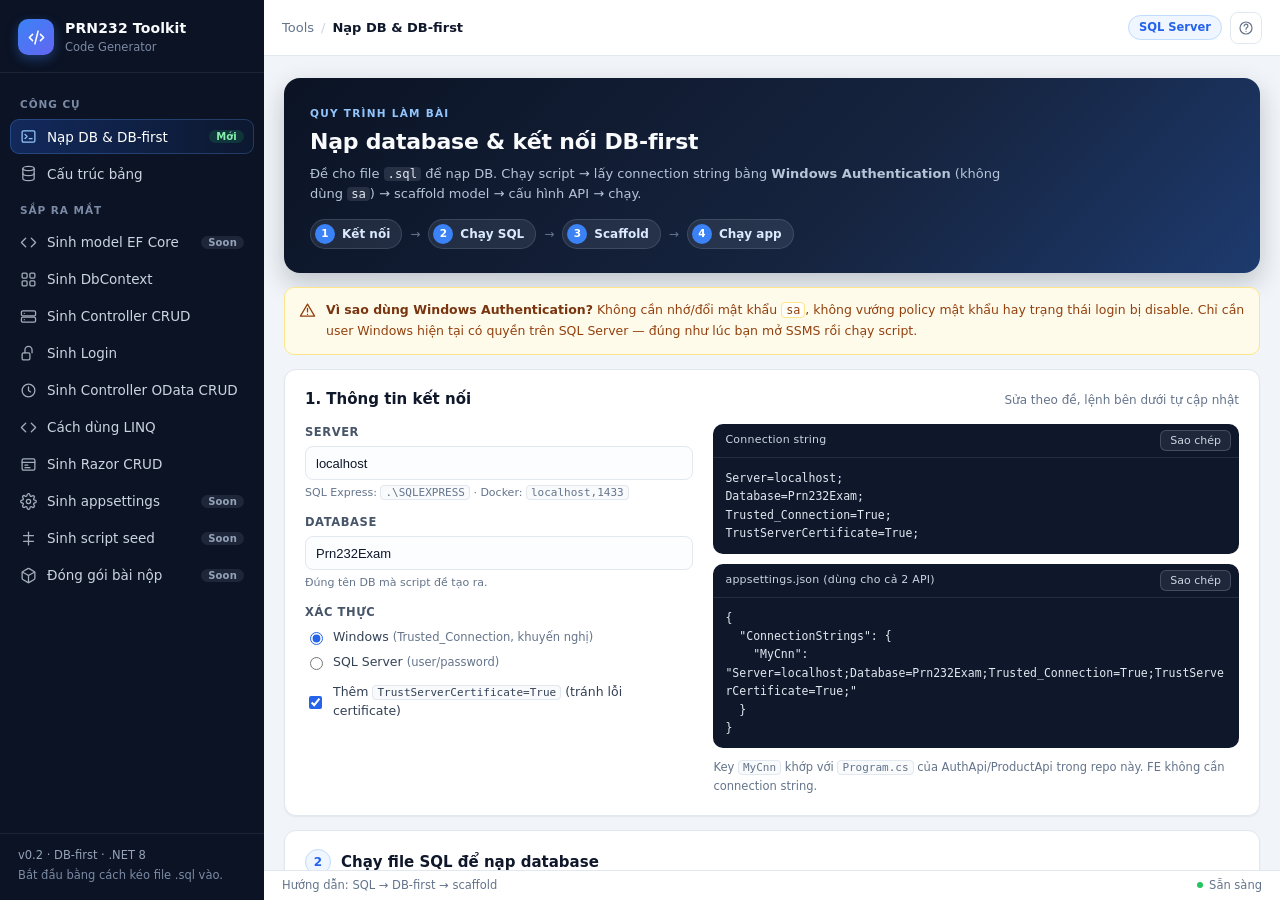
==== commit 65ff3b8f: "update" ====
--- a/tools/index.html
+++ b/tools/index.html
@@ -56,7 +56,6 @@
           <rect x="3" y="3" width="7" height="7" rx="1.5"/><rect x="14" y="3" width="7" height="7" rx="1.5"/><rect x="3" y="14" width="7" height="7" rx="1.5"/><rect x="14" y="14" width="7" height="7" rx="1.5"/>
         </svg>
         <span class="label">Sinh DbContext</span>
-        <span class="tag soon">Soon</span>
       </button>
 
       <button class="nav-item" data-tool="crud">
@@ -66,12 +65,32 @@
         <span class="label">Sinh Controller CRUD</span>
       </button>
 
+      <button class="nav-item" data-tool="login">
+        <svg viewBox="0 0 24 24" fill="none" stroke="currentColor" stroke-width="1.8" stroke-linecap="round" stroke-linejoin="round">
+          <rect x="3" y="11" width="11" height="10" rx="2"/><path d="M7 11V7a5 5 0 0 1 10 0v4"/>
+        </svg>
+        <span class="label">Sinh Login</span>
+      </button>
+
+      <button class="nav-item" data-tool="odata">
+        <svg viewBox="0 0 24 24" fill="none" stroke="currentColor" stroke-width="1.8" stroke-linecap="round" stroke-linejoin="round">
+          <circle cx="12" cy="12" r="9"/><path d="M12 7v5l3 2"/>
+        </svg>
+        <span class="label">Sinh Controller OData CRUD</span>
+      </button>
+
+      <button class="nav-item" data-tool="linq">
+        <svg viewBox="0 0 24 24" fill="none" stroke="currentColor" stroke-width="1.8" stroke-linecap="round" stroke-linejoin="round">
+          <polyline points="16 18 22 12 16 6"/><polyline points="8 6 2 12 8 18"/>
+        </svg>
+        <span class="label">Cách dùng LINQ</span>
+      </button>
+
       <button class="nav-item" data-tool="razor">
         <svg viewBox="0 0 24 24" fill="none" stroke="currentColor" stroke-width="1.8" stroke-linecap="round" stroke-linejoin="round">
           <rect x="3" y="4" width="18" height="16" rx="2"/><path d="M3 9h18"/><path d="M7 13h4M7 16.5h7"/>
         </svg>
         <span class="label">Sinh Razor CRUD</span>
-        <span class="tag soon">Soon</span>
       </button>
 
       <button class="nav-item" data-tool="config">
@@ -206,6 +225,222 @@
       </div>
     </div>
 
+    <!-- ============ SINH DBCONTEXT ============ -->
+    <div class="view" id="view-context" hidden>
+      <div class="guide-scroll">
+        <div class="guide">
+
+          <section class="guide-hero">
+            <div class="hero-text">
+              <span class="eyebrow">Code generator</span>
+              <h1>Sinh DbContext</h1>
+              <p>
+                Chọn 1+ bảng đã phân tích (hoặc dán <code>CREATE TABLE</code>) → điền tên context/namespace
+                → sinh. Code gồm constructor, <code>DbSet</code> và <code>OnModelCreating</code> — đúng shape sau
+                bước scaffold của <code>dotnet ef dbcontext scaffold</code>.
+              </p>
+            </div>
+            <div class="hero-flow">
+              <span class="flow-step"><b>1</b> Chọn bảng</span>
+              <span class="flow-arrow">→</span>
+              <span class="flow-step"><b>2</b> Tuỳ chỉnh</span>
+              <span class="flow-arrow">→</span>
+              <span class="flow-step"><b>3</b> Copy code</span>
+            </div>
+          </section>
+
+          <div class="crud-grid">
+            <section class="card">
+              <div class="card-head">
+                <h2>1. Chọn bảng</h2>
+                <span class="muted" id="ctxSourceMeta">Chưa có bảng</span>
+              </div>
+
+              <div class="checks" id="ctxChecks"></div>
+
+              <div class="divider"><span>hoặc dán</span></div>
+
+              <label class="field">
+                <span>Tên bảng hoặc CREATE TABLE</span>
+                <textarea class="input textarea" id="ctxPaste" spellcheck="false" placeholder="Product&#10;hoặc dán nguyên: CREATE TABLE [dbo].[Product] ( ... )"></textarea>
+              </label>
+              <button type="button" class="btn" id="btnCtxUsePaste">Dùng nội dung dán</button>
+
+              <p class="out-hint">
+                Muốn context cho cả DB: vào tab “Cấu trúc bảng”, bấm nút <b>Sinh CRUD</b> trên từng bảng
+                hoặc tích chọn nhiều bảng ở đây rồi sinh một context duy nhất.
+              </p>
+            </section>
+
+            <section class="card">
+              <div class="card-head">
+                <h2>2. Tuỳ chỉnh</h2>
+                <span class="muted">Sửa theo project của bạn</span>
+              </div>
+
+              <div class="opt-grid">
+                <label class="field">
+                  <span>DbContext</span>
+                  <input class="input" id="ctxContext" value="Prn232Context" spellcheck="false" />
+                </label>
+                <label class="field">
+                  <span>Namespace</span>
+                  <input class="input" id="ctxNamespace" value="Prn232.ProductApi.Models" spellcheck="false" />
+                </label>
+              </div>
+
+              <p class="out-hint">
+                Sau khi sinh: xoá method <code>OnConfiguring</code> nếu có trong context, rồi đăng ký
+                <code>AddDbContext</code> trong <code>Program.cs</code> của API.
+              </p>
+            </section>
+          </div>
+
+          <section class="card step">
+            <div class="step-head">
+              <span class="step-no">3</span>
+              <h2>Code DbContext</h2>
+              <div class="head-actions">
+                <span class="muted" id="ctxMeta">Chọn bảng để sinh code</span>
+                <button type="button" class="btn ghost sm" id="btnDownloadCtx">Tải .cs</button>
+              </div>
+            </div>
+
+            <div class="code-box big">
+              <pre id="ctxCode">// Chọn bảng để sinh DbContext.</pre>
+              <button type="button" class="copy-btn" data-copy="ctxCode">Sao chép</button>
+            </div>
+
+            <ul class="bullets">
+              <li>Tên context trong <code>-dc</code> của lệnh scaffold (<code>dotnet ef dbcontext scaffold ... -c Prn232Context</code>) phải <b>trùng</b> tên class vừa sinh.</li>
+              <li><code>DbSet</code> tên được sinh tự động là số nhiều Pascal của tên bảng (vd <code>Product</code> → <code>DbSet&lt;Product&gt; Products</code>).</li>
+              <li>Khóa (<code>HasKey</code>) + <code>ToTable</code> + <code>HasMaxLength</code>/<code>HasDefaultValue</code> được sinh từ <code>CREATE TABLE</code> đã phân tích.</li>
+              <li>Chưa sinh block <code>HasOne/WithMany</code> cho FK — EF tự hiểu theo tên cột (<code>CategoryId</code> → <code>Category</code>).</li>
+              <li>Sau khi scaffold: xoá <code>OnConfiguring</code> nếu có, đăng ký <code>AddDbContext</code> trong <code>Program.cs</code>.</li>
+            </ul>
+          </section>
+
+          <section class="card step">
+            <div class="step-head">
+              <span class="step-no">4</span>
+              <h2>Chạy lệnh scaffold (EF Core CLI)</h2>
+            </div>
+            <p class="step-desc">
+              Code DbContext vừa sinh ở trên là kết quả của lệnh scaffold — thay vì copy tay, bấm sinh xong rồi
+              chạy command dưới đây (tool đã điền context + connection string + các bảng cần scaffold).
+            </p>
+
+            <div class="code-box">
+              <pre id="ctxScaffoldCmd"></pre>
+              <button type="button" class="copy-btn" data-copy="ctxScaffoldCmd">Sao chép</button>
+            </div>
+
+            <ul class="bullets">
+              <li>Command: <code>dotnet ef dbcontext scaffold "&lt;connection&gt;" Microsoft.EntityFrameworkCore.SqlServer -o Models -f -c Prn232Context --no-onconfiguring</code>.</li>
+              <li>Cần cài: <code>dotnet tool install --global dotnet-ef</code>, <code>dotnet add package Microsoft.EntityFrameworkCore.SqlServer</code>, <code>dotnet add package Microsoft.EntityFrameworkCore.Design</code>.</li>
+              <li>Chạy trong thư mục project API (vd <code>src/Prn232.ProductApi</code>); có <code>-t</code> khi đã chọn bảng cần sinh.</li>
+              <li>Sau khi chạy: xoá <code>OnConfiguring</code> nếu có, đăng ký <code>AddDbContext</code> trong <code>Program.cs</code>.</li>
+            </ul>
+          </section>
+        </div>
+      </div>
+    </div>
+
+    <!-- ============ SINH RAZOR CRUD ============ -->
+    <div class="view" id="view-razor" hidden>
+      <div class="guide-scroll">
+        <div class="guide">
+
+          <section class="guide-hero">
+            <div class="hero-text">
+              <span class="eyebrow">Code generator</span>
+              <h1>Sinh Razor CRUD</h1>
+              <p>
+                Chọn 1 bảng đã phân tích (hoặc dán <code>CREATE TABLE</code>) → sinh
+                <code>Pages/…/Index.cshtml</code> + <code>Index.cshtml.cs</code>.
+                Backend gọi API qua <code>ApiClient</code> (Bearer token từ Session), giao diện phía trên render bảng.
+              </p>
+            </div>
+            <div class="hero-flow">
+              <span class="flow-step"><b>1</b> Chọn bảng</span>
+              <span class="flow-arrow">→</span>
+              <span class="flow-step"><b>2</b> Sinh code</span>
+              <span class="flow-arrow">→</span>
+              <span class="flow-step"><b>3</b> Copy / tải .cs</span>
+            </div>
+          </section>
+
+          <div class="crud-grid">
+            <section class="card">
+              <div class="card-head">
+                <h2>1. Chọn bảng</h2>
+                <span class="muted" id="razorSourceMeta">Chọn bảng để sinh Razor Page</span>
+              </div>
+
+              <label class="field">
+                <span>Bảng đã phân tích</span>
+                <select class="input" id="razorTable"></select>
+                <small>Import file SQL ở mục “Cấu trúc bảng” để có danh sách.</small>
+              </label>
+
+              <div class="divider"><span>hoặc dán</span></div>
+
+              <label class="field">
+                <span>Tên bảng hoặc CREATE TABLE</span>
+                <textarea class="input textarea" id="razorPaste" spellcheck="false" placeholder="Product&#10;hoặc dán nguyên: CREATE TABLE [dbo].[Product] ( ... )"></textarea>
+              </label>
+              <button type="button" class="btn" id="btnRazorUsePaste">Dùng nội dung dán</button>
+
+              <p class="out-hint">
+                Code sinh ra gồm 2 file: <code>Index.cshtml</code> (giao diện: alert + bảng) và
+                <code>Index.cshtml.cs</code> (backend: <code>OnGet</code> gọi <code>ApiClient</code> → GET <code>/api/Products</code>).
+              </p>
+            </section>
+
+            <section class="card">
+              <div class="card-head">
+                <h2>2. Tuỳ chỉnh</h2>
+                <span class="muted">Sửa theo project của bạn</span>
+              </div>
+              <p class="out-hint">
+                Namespace mặc định: <code>Prn232.Fe.Pages.Products</code> (từ tên bảng). Backend dùng
+                <code>ApiClient.GetProductsAsync(page, PageSize, search)</code>; token lấy từ Session.
+              </p>
+            </section>
+          </div>
+
+          <section class="card step">
+            <div class="step-head">
+              <span class="step-no">3</span>
+              <h2>Code Razor Page CRUD</h2>
+              <div class="head-actions">
+                <span class="muted" id="razorMeta">Chọn bảng để sinh code</span>
+                <button type="button" class="btn ghost sm" id="btnDownloadRazor">Tải .cshtml</button>
+                <button type="button" class="btn ghost sm" id="btnDownloadRazorCs">Tải .cs</button>
+              </div>
+            </div>
+
+            <div class="code-box big">
+              <pre id="razorCode">// Chọn bảng để sinh Razor Page CRUD.</pre>
+              <button type="button" class="copy-btn" data-copy="razorCode">Sao chép</button>
+            </div>
+
+            <div class="code-box">
+              <pre id="razorCs"></pre>
+              <button type="button" class="copy-btn" data-copy="razorCs">Sao chép</button>
+            </div>
+
+            <ul class="bullets">
+              <li>Backend: <code>OnGetAsync</code> kiểm tra token Session → gọi GET <code>/api/Products?page=&size=&search=</code> qua <code>ApiClient</code> → nạp <code>Items</code> + phân trang.</li>
+              <li>Giao diện: alert (TempData <code>Message</code> + <code>ErrorMessage</code>) + bảng render <code>Model.Items</code>.</li>
+              <li>Thêm Create/Edit/Delete Razor tương tự khi đề yêu cầu.</li>
+              <li>Sau khi sinh: tạo DTO <code>ProductDto</code> trong FE nếu chưa có, rồi chạy FE.</li>
+            </ul>
+          </section>
+        </div>
+      </div>
+    </div>
+
     <!-- ============ SINH CONTROLLER CRUD ============ -->
     <div class="view" id="view-crud" hidden>
       <div class="guide-scroll">
@@ -344,7 +579,11 @@
                     <input class="input" id="msgNotFound" value="Không tìm thấy {model}." spellcheck="false" />
                   </label>
                   <label class="field">
-                    <span>400 Khoá URL ≠ body</span>
+                    <span>400 Validation (Create / Update)</span>
+                    <input class="input" id="msgValidation" value="Dữ liệu không hợp lệ." spellcheck="false" />
+                  </label>
+                  <label class="field">
+                    <span>400 Khoá URL ≠ body (Update)</span>
                     <input class="input" id="msgMismatch" value="Khóa trên URL không khớp với body." spellcheck="false" />
                   </label>
                   <label class="field">
@@ -356,6 +595,13 @@
                     <input class="input" id="msgForbidden" value="Bạn không có quyền truy cập." spellcheck="false" />
                   </label>
                 </div>
+                <p class="out-hint">
+                  Mỗi endpoint tự lấy message tương ứng: Detail/Update/Delete dùng 404 · Create/Update dùng 400 Validation ·
+                  Update dùng thêm 400 Mismatch · Auth dùng 401/403. Dùng <code>{model}</code>, <code>{table}</code>, <code>{id}</code>.
+                </p>
+                <div class="msg-custom-head"><span class="muted">Message custom (thêm theo endpoint)</span></div>
+                <button type="button" class="btn" id="btnAddMsg">Thêm message</button>
+                <div id="customMsgList"></div>
               </div>
             </section>
           </div>
@@ -456,6 +702,29 @@
               <li>Message lấy từ ô <b>401</b> / <b>403</b> ở panel “Tuỳ chọn”.</li>
               <li>403 chỉ xảy ra khi dùng <code>[Authorize(Roles = "...")]</code>; controller mặc định không phân quyền.</li>
               <li>Ô 404 / 400 nằm trong controller nên sửa trực tiếp ở panel là code sinh ra đổi theo.</li>
+            </ul>
+          </section>
+
+          <section class="card step">
+            <div class="step-head">
+              <span class="step-no">7</span>
+              <h2>Hướng dẫn trả JSON theo mong muốn</h2>
+            </div>
+            <p class="step-desc">
+              Muốn API trả JSON có thêm field / đổi tên field / chỉnh mã HTTP: dùng custom message ở panel
+              <b>“Message trả về”</b> (chọn endpoint + mã status + message) rồi bấm <b>“Sinh code”</b> / <b>“Sinh kết quả mẫu”</b>.
+              Khi có custom, code trả đúng status vừa chọn và body dạng <code>new { message = "..." }</code>.
+            </p>
+            <div class="code-box">
+              <pre id="genCustomGuide">// Ví dụ: muốn 200 trả về object có thêm field "status" = false
+        return Ok(new { message = "Yêu cầu hợp lệ.", status = false });</pre>
+              <button type="button" class="copy-btn" data-copy="genCustomGuide">Sao chép</button>
+            </div>
+            <ul class="bullets">
+              <li>Chọn endpoint (List / Detail / Create / Update / Delete / Auth) + status + message ở panel “Message trả về”, rồi bấm <b>“Sinh code”</b>.</li>
+              <li>Thêm field / đổi tên field / đổi giá trị: sửa trực tiếp code sinh ra thành object C# có field mong muốn, ví dụ <code>return Ok(new { message = "...", status = false });</code>.</li>
+              <li>Đổi mã HTTP: chọn status tương ứng trong custom (200 / 201 / 204 / 400 / 401 / 403 / 404) hoặc sửa mã status trong code sinh ra.</li>
+              <li>Custom message chỉ thay message; field và tên field do người viết code trực tiếp.</li>
             </ul>
           </section>
 
@@ -725,6 +994,215 @@
       </div>
     </div>
 
+    <!-- ============ SINH LOGIN ============ -->
+    <div class="view" id="view-login" hidden>
+      <div class="guide-scroll">
+        <div class="guide">
+
+          <section class="guide-hero">
+            <div class="hero-text">
+              <span class="eyebrow">Code generator</span>
+              <h1>Sinh Login</h1>
+              <p>
+                Sinh trang Razor <code>Login</code>: backend PageModel <code>OnPostAsync</code> gọi
+                <code>ApiClient.LoginAsync</code> → lưu token vào Session → redirect về <code>/Products/Index</code>.
+                Giao diện phía trên: form username/password + alert lỗi.
+              </p>
+            </div>
+            <div class="hero-flow">
+              <span class="flow-step"><b>1</b> Backend</span>
+              <span class="flow-arrow">→</span>
+              <span class="flow-step"><b>2</b> Frontend</span>
+              <span class="flow-arrow">→</span>
+              <span class="flow-step"><b>3</b> Copy / tải .cs</span>
+            </div>
+          </section>
+
+          <section class="card step">
+            <div class="step-head">
+              <span class="step-no">1</span>
+              <h2>Code Login</h2>
+              <div class="head-actions">
+                <span class="muted" id="loginMeta">Sinh code Login</span>
+                <button type="button" class="btn ghost sm" id="btnDownloadLogin">Tải .cshtml</button>
+                <button type="button" class="btn ghost sm" id="btnDownloadLoginCs">Tải .cs</button>
+                <button type="button" class="btn ghost sm" id="btnDownloadLoginApi">Tải AuthController.cs</button>
+              </div>
+            </div>
+
+            <div class="code-box big">
+              <pre id="loginCode">// Code Login (frontend)</pre>
+              <button type="button" class="copy-btn" data-copy="loginCode">Sao chép</button>
+            </div>
+
+            <div class="code-box">
+              <pre id="loginCs"></pre>
+              <button type="button" class="copy-btn" data-copy="loginCs">Sao chép</button>
+            </div>
+
+            <div class="code-box">
+              <pre id="loginApiCode">// Code BE Login (AuthApi)</pre>
+              <button type="button" class="copy-btn" data-copy="loginApiCode">Sao chép</button>
+            </div>
+
+            <ul class="bullets">
+              <li>Backend: POST <code>/api/auth/login</code> qua <code>ApiClient.LoginAsync</code> → lỗi thì <code>ErrorMessage</code>, thành thì lưu token vào Session.</li>
+              <li>Giao diện: form POST + <code>asp-for="Input.Username/Password"</code> + validation + alert.</li>
+              <li>Redirect sau login: <code>RedirectToPage("/Products/Index")</code>.</li>
+              <li>BE login (<code>AuthController</code> trong <code>Prn232.AuthApi</code>): generator tool này sinh phần FE; backend đã có sẵn — tool hiện sinh cả 2 phía.</li>
+            </ul>
+          </section>
+        </div>
+      </div>
+    </div>
+
+    <!-- ============ CÁCH DÙNG LINQ ============ -->
+    <div class="view" id="view-linq" hidden>
+      <div class="guide-scroll">
+        <div class="guide">
+
+          <section class="guide-hero">
+            <div class="hero-text">
+              <span class="eyebrow">Code generator</span>
+              <h1>Cách dùng LINQ</h1>
+              <p>
+                Dùng <code>Where</code> (lọc / tìm kiếm), <code>OrderBy / ThenBy</code> (sắp xếp) và
+                <code>Include</code> (nối khóa ngoại) để viết query list trong controller CRUD.
+                Tool chỉ đưa ra snippet <b>tham khảo</b> — bạn tự đọc, tự viết và tự chỉnh controller.
+              </p>
+            </div>
+            <div class="hero-flow">
+              <span class="flow-step"><b>1</b> Query</span>
+              <span class="flow-arrow">→</span>
+              <span class="flow-step"><b>2</b> Where / OrderBy / Include</span>
+              <span class="flow-arrow">→</span>
+              <span class="flow-step"><b>3</b> Chỉnh tay</span>
+            </div>
+          </section>
+
+          <section class="card step">
+            <div class="step-head">
+              <span class="step-no">1</span>
+              <h2>Snippet LINQ (tham khảo)</h2>
+              <div class="head-actions">
+                <span class="muted" id="linqMeta">Cách dùng LINQ · tham khảo</span>
+                <button type="button" class="btn ghost sm" id="btnDownloadLinq">Tải .cs</button>
+              </div>
+            </div>
+
+            <div class="code-box big">
+              <pre id="linqCode">// GET: api/Products
+var query = _context.Set&lt;Product&gt;().AsNoTracking();
+
+// [SỬA KHI ĐỔI ĐỔI] Thêm filter / search / sort theo ý cần:
+// query = query.Where(e => e.Price &gt; 100);
+// query = query.Where(e => e.Name.Contains(keyword));
+query = query.OrderBy(e =&gt; e.Name).ThenBy(e =&gt; e.Price);
+
+var items = await query.ToListAsync();
+
+// Nối bảng theo khóa ngoại (Include) — ví dụ: Product -&gt; Category:
+var itemsWithFk = await _context.Set&lt;Product&gt;()
+    .Include(e =&gt; e.Category)
+    .ToListAsync();
+
+return Ok(items);</pre>
+              <button type="button" class="copy-btn" data-copy="linqCode">Sao chép</button>
+            </div>
+
+            <ul class="bullets">
+              <li>Snippet tham khảo cho query list: Where (lọc / tìm kiếm), OrderBy / ThenBy (sắp xếp) + Include (nối khóa ngoại).</li>
+              <li>Khi viết tay cho controller: thêm Where cho lọc, OrderBy cho sắp xếp, Include cho nối bảng FK.</li>
+              <li>Query CRUD controller đang dùng: <code>_context.Set&lt;Product&gt;().AsNoTracking()</code>.</li>
+            </ul>
+          </section>
+        </div>
+      </div>
+    </div>
+
+    <!-- ============ SINH CONTROLLER ODATA CRUD ============ -->
+    <div class="view" id="view-odata" hidden>
+      <div class="guide-scroll">
+        <div class="guide">
+
+          <section class="guide-hero">
+            <div class="hero-text">
+              <span class="eyebrow">Code generator</span>
+              <h1>Sinh Controller OData CRUD</h1>
+              <p>
+                Sinh controller CRUD cho API <b>OData</b> bằng <code>[EnableQuery]</code>: list trả thẳng
+                <code>IQueryable</code> → OData tự xử <code>$filter</code> / <code>$orderby</code> / <code>$top</code> / <code>$skip</code> / <code>$count</code>.
+                Create / Update / Delete dùng EF Core thông thường.
+              </p>
+            </div>
+            <div class="hero-flow">
+              <span class="flow-step"><b>1</b> Chọn bảng</span>
+              <span class="flow-arrow">→</span>
+              <span class="flow-step"><b>2</b> Sinh controller</span>
+              <span class="flow-arrow">→</span>
+              <span class="flow-step"><b>3</b> Copy / tải .cs</span>
+            </div>
+          </section>
+
+          <section class="card step">
+            <div class="step-head">
+              <span class="step-no">1</span>
+              <h2>Controller OData CRUD</h2>
+              <div class="head-actions">
+                <span class="muted" id="odataMeta">Sinh controller OData CRUD</span>
+                <button type="button" class="btn ghost sm" id="btnDownloadOdata">Tải .cs</button>
+              </div>
+            </div>
+
+            <label class="field">
+              <span>Bảng đã phân tích</span>
+              <select class="input" id="odataTable"></select>
+              <small>Import file SQL ở mục “Cấu trúc bảng” để có danh sách.</small>
+            </label>
+
+            <div class="code-box big">
+              <pre id="odataCode">// Chọn bảng để sinh controller OData CRUD.</pre>
+              <button type="button" class="copy-btn" data-copy="odataCode">Sao chép</button>
+            </div>
+
+            <ul class="bullets">
+              <li>List: <code>[HttpGet]</code> + <code>[EnableQuery]</code> trả <code>IQueryable</code> → OData tự xử <code>$filter</code> / <code>$orderby</code> / <code>$top</code> / <code>$skip</code> / <code>$count</code>.</li>
+              <li>Chi tiết / tạo / sửa / xoá: hành vi EF Core thông thường (Create → <code>Created</code>, Update/Delete → <code>NoContent</code> / <code>NotFound</code>).</li>
+              <li>Cần thêm package <code>Microsoft.AspNetCore.OData</code> trong project API.</li>
+            </ul>
+          </section>
+
+          <section class="card step">
+            <div class="step-head">
+              <span class="step-no">2</span>
+              <h2>Chèn vào <code>Program.cs</code> (của API)</h2>
+              <div class="head-actions">
+                <span class="muted">OData · đăng ký service</span>
+                <button type="button" class="btn ghost sm" id="btnDownloadOdataProgram">Tải .cs</button>
+              </div>
+            </div>
+            <p class="step-desc">
+              Thêm đoạn dưới vào <code>Program.cs</code> của project API (sau dòng <code>builder.Services.AddControllers()</code>).
+            </p>
+
+            <div class="code-box">
+              <pre id="odataProgramCode">using Microsoft.AspNetCore.OData;
+
+// [SỬA KHI ĐỔI ĐỔI] OData: cho phép query $filter / $orderby / $top / $skip / $count / $select / $expand
+builder.Services.AddControllers().AddOData(options => options.Select().Filter().OrderBy().Count().Expand());</pre>
+              <button type="button" class="copy-btn" data-copy="odataProgramCode">Sao chép</button>
+            </div>
+
+            <ul class="bullets">
+              <li>Thêm <code>using Microsoft.AspNetCore.OData;</code> ở đầu file <code>Program.cs</code>.</li>
+              <li>Đổi <code>AddControllers()</code> → <code>AddControllers().AddOData(...)</code>.</li>
+              <li>Cần package <code>Microsoft.AspNetCore.OData</code> trong project API.</li>
+            </ul>
+          </section>
+        </div>
+      </div>
+    </div>
+
     <footer class="statusbar">
       <span id="stats">0 bảng · 0 field · 0 FK · 0 CHECK</span>
       <span id="status"><span class="dot"></span>Sẵn sàng</span>
--- a/tools/styles.css
+++ b/tools/styles.css
@@ -682,6 +682,8 @@
 .page-size .input.mini { width: 64px; }
 .msg-grid { display: grid; grid-template-columns: 1fr 1fr; gap: 10px; }
 .msg-grid .field > span { text-transform: none; letter-spacing: 0; font-size: 11px; color: #64748b; }
+.msg-custom { display: grid; grid-template-columns: 100px 90px 1fr auto; gap: 8px; align-items: center; margin: 8px 0; }
+.msg-custom-head { display: flex; align-items: center; gap: 8px; margin-top: 10px; }
 
 /* ---------- Kết quả mẫu endpoint ---------- */
 .sample-bar { display: flex; gap: 8px; align-items: center; margin-top: 12px; flex-wrap: wrap; }
